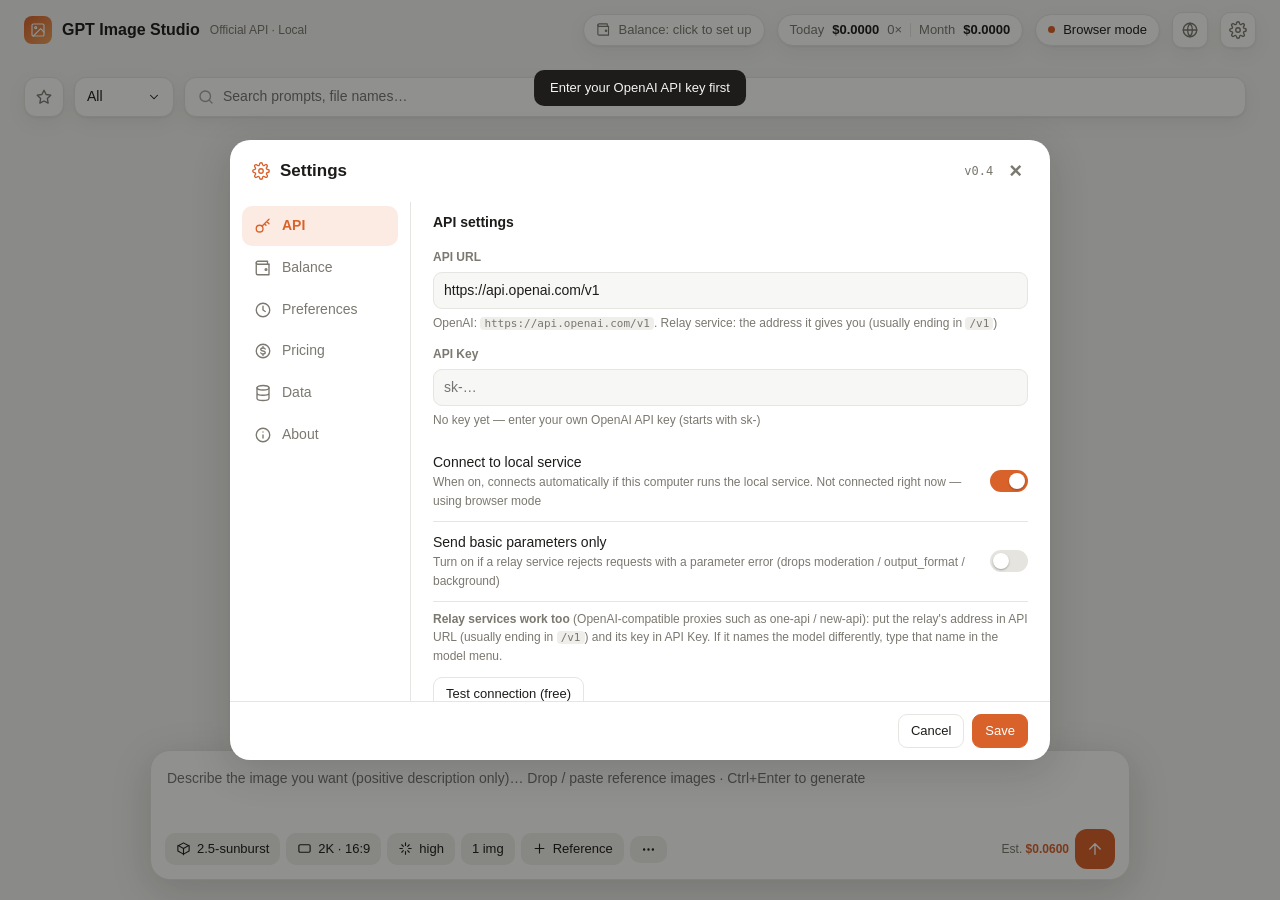
==== web/index.html @ 1b50620a "Relay service support, README screenshots - OpenAI-compatible relays (one-api / new-api …): image UR" ====
<!doctype html>
<html lang="en">
<head>
<meta charset="utf-8">
<meta name="viewport" content="width=device-width, initial-scale=1">
<title>GPT Image Studio</title>
<style>
:root{
  --bg:#f4f4f2; --panel:#ffffff; --panel-2:#f7f7f5; --line:#e6e5e1; --text:#1d1c1a; --muted:#7a786f; --faint:#a8a69d;
  --accent:#d9622b; --accent-2:#c4521f; --accent-soft:#fcebe2; --chip:#efeeea; --chip-h:#e6e4df;
  --ok:#2f7d50; --ok-soft:#e3f2e8; --warn:#b7791f; --warn-soft:#fbf0dc; --danger:#c0392b; --danger-soft:#fbe5e2;
  --shadow:0 1px 2px rgba(20,20,10,.05),0 6px 20px rgba(20,20,10,.06);
  --shadow-lg:0 10px 40px rgba(20,20,10,.16);
  --r:14px;
}
@media (prefers-color-scheme:dark){
  :root{--bg:#151513; --panel:#201f1d; --panel-2:#1a1918; --line:#33322e; --text:#ecebe6; --muted:#9c9a91; --faint:#6f6d66;
    --accent:#ee7d47; --accent-2:#f69564; --accent-soft:#3b281e; --chip:#2b2a27; --chip-h:#353430;
    --ok:#6cc18c; --ok-soft:#1d3125; --warn:#e3b05c; --warn-soft:#3a2f1c; --danger:#e8786b; --danger-soft:#3c211e;
    --shadow:0 1px 2px rgba(0,0,0,.35),0 6px 20px rgba(0,0,0,.3); --shadow-lg:0 10px 40px rgba(0,0,0,.5);}
}
*{box-sizing:border-box}
html,body{margin:0;background:var(--bg);color:var(--text);
  font:14px/1.55 -apple-system,"Segoe UI","Microsoft YaHei UI","PingFang SC",sans-serif;-webkit-font-smoothing:antialiased}
button,input,select,textarea{font:inherit;color:inherit}
button{cursor:pointer}
svg{flex:none}
.ic{width:18px;height:18px;stroke:currentColor;fill:none;stroke-width:1.8;stroke-linecap:round;stroke-linejoin:round}

/* 顶栏 */
.top{position:sticky;top:0;z-index:20;background:color-mix(in srgb,var(--bg) 88%,transparent);backdrop-filter:blur(10px);
  border-bottom:1px solid transparent}
.top.scrolled{border-bottom-color:var(--line)}
.top-in{max-width:1400px;margin:0 auto;padding:12px 24px;display:flex;align-items:center;gap:12px}
.brand{display:flex;align-items:center;gap:10px;font-weight:700;font-size:16px;margin-right:auto;white-space:nowrap}
.brand .logo{width:28px;height:28px;border-radius:8px;background:linear-gradient(135deg,var(--accent),#f0a35e);display:grid;place-items:center;color:#fff}
.brand small{font-weight:400;color:var(--muted);font-size:12px}
.pill{display:flex;align-items:center;gap:8px;background:var(--panel);border:1px solid var(--line);border-radius:999px;
  padding:5px 12px;font-size:13px;white-space:nowrap;box-shadow:var(--shadow)}
.pill b{font-variant-numeric:tabular-nums}
.pill .sep{width:1px;height:14px;background:var(--line)}
.pill.low{border-color:var(--warn);background:var(--warn-soft)}
.pill.click{cursor:pointer}
.pill.click:hover{border-color:var(--accent)}
.muted{color:var(--muted)}
.dot{width:7px;height:7px;border-radius:50%;background:var(--ok);display:inline-block}
.dot.off{background:var(--danger)}
.iconbtn{width:36px;height:36px;border-radius:10px;border:1px solid var(--line);background:var(--panel);display:grid;place-items:center;
  color:var(--muted);box-shadow:var(--shadow)}
.iconbtn:hover{color:var(--accent);border-color:var(--accent)}
@media (max-width:760px){.brand small,.hide-sm{display:none}.top-in{padding:10px 14px}}

/* 主区 */
.wrap{max-width:1400px;margin:0 auto;padding:8px 24px 260px}
@media (max-width:760px){.wrap{padding:8px 14px 300px}}
.toolbar{display:flex;gap:10px;align-items:center;margin:8px 0 16px}
.search{flex:1;display:flex;align-items:center;gap:8px;background:var(--panel);border:1px solid var(--line);border-radius:12px;padding:0 12px;box-shadow:var(--shadow)}
.search input{flex:1;border:0;background:transparent;outline:none;padding:9px 0}
.stats{font-size:12px;color:var(--muted);white-space:nowrap}

.jobs{display:flex;flex-direction:column;gap:10px;margin-bottom:16px}
.jobs:empty{display:none}
.job{display:flex;gap:12px;align-items:center;background:var(--accent-soft);border:1px solid var(--accent);border-radius:12px;padding:12px 14px}
.job .who{font-weight:700;color:var(--accent);white-space:nowrap}
.job .what{flex:1;min-width:0;font-size:13px}
.job .what div{white-space:nowrap;overflow:hidden;text-overflow:ellipsis;color:var(--muted)}
.job .sec{font-variant-numeric:tabular-nums;color:var(--accent);font-weight:700}
.spin{width:16px;height:16px;border:2px solid color-mix(in srgb,var(--accent) 25%,transparent);border-top-color:var(--accent);border-radius:50%;animation:spin .8s linear infinite;flex:none}
.spin.w{border-color:rgba(255,255,255,.35);border-top-color:#fff}
@keyframes spin{to{transform:rotate(360deg)}}

.gallery{display:grid;grid-template-columns:repeat(auto-fill,minmax(420px,1fr));gap:16px}
@media (max-width:520px){.gallery{grid-template-columns:1fr}}
.card{background:var(--panel);border:1px solid var(--line);border-radius:var(--r);overflow:hidden;box-shadow:var(--shadow);
  display:grid;grid-template-columns:42% 1fr;height:200px;transition:transform .15s,box-shadow .15s}
.card:hover{transform:translateY(-2px);box-shadow:var(--shadow-lg)}
.card.new{animation:pop .9s ease-out}
@keyframes pop{0%{box-shadow:0 0 0 3px var(--accent)}100%{box-shadow:var(--shadow)}}
.card .imgs{position:relative;background:var(--chip);cursor:zoom-in;overflow:hidden}
.card .imgs img{width:100%;height:100%;object-fit:cover;display:block;transition:transform .25s}
.card:hover .imgs img{transform:scale(1.03)}
.badges{position:absolute;top:8px;left:8px;display:flex;gap:4px;flex-wrap:wrap;max-width:calc(100% - 16px)}
.badge{background:rgba(0,0,0,.62);color:#fff;font:600 11px/1.6 ui-monospace,Consolas,monospace;border-radius:6px;padding:0 6px;backdrop-filter:blur(4px)}
.card .count{position:absolute;bottom:8px;right:8px}
.card .body{padding:12px 14px 10px;display:flex;flex-direction:column;gap:8px;min-width:0}
.card .p{font-size:13.5px;line-height:1.6;display:-webkit-box;-webkit-line-clamp:3;-webkit-box-orient:vertical;overflow:hidden}
.tags{display:flex;gap:5px;align-items:center;overflow:hidden;flex-wrap:nowrap}
.tag{font-size:11.5px;background:var(--chip);border-radius:6px;padding:1px 7px;color:var(--muted);white-space:nowrap;flex:none}
.tag.cost{background:var(--accent-soft);color:var(--accent);font-weight:600}
.tag.fail{background:var(--danger-soft);color:var(--danger);font-weight:600}
.acts{display:flex;gap:2px;justify-content:flex-end;margin-top:auto;align-items:center}
.acts .t{margin-right:auto;font-size:11.5px;color:var(--faint)}
.acts button{border:0;background:transparent;color:var(--faint);width:30px;height:30px;border-radius:8px;display:grid;place-items:center}
.acts button:hover{background:var(--chip);color:var(--accent)}
.acts button.del:hover{color:var(--danger);background:var(--danger-soft)}
.acts button.fav-on{color:#f5b301}
.acts button.fav-on svg{fill:#f5b301}
.card.running{border-color:var(--accent)}
.card.running .imgs{display:grid;place-items:center;cursor:default;background:var(--accent-soft)}
.card.running .sec{font:700 20px ui-monospace,Consolas,monospace;color:var(--accent);margin-top:8px}
.card.failed .imgs{display:grid;place-items:center;cursor:default;background:var(--danger-soft);color:var(--danger);font-size:28px}
.errtxt{font-size:12px;color:var(--danger);display:-webkit-box;-webkit-line-clamp:2;-webkit-box-orient:vertical;overflow:hidden}
/* 筛选 */
.fbtn{width:40px;height:40px;border-radius:12px;border:1px solid var(--line);background:var(--panel);display:grid;place-items:center;color:var(--muted);box-shadow:var(--shadow);flex:none}
.fbtn:hover{color:#f5b301}
.fbtn.on{color:#f5b301;border-color:#f5b301;background:color-mix(in srgb,#f5b301 12%,var(--panel))}
.fbtn.on svg{fill:#f5b301}
.dd{position:relative;flex:none}
.ddbtn{height:40px;display:flex;align-items:center;gap:8px;padding:0 12px;border-radius:12px;border:1px solid var(--line);background:var(--panel);box-shadow:var(--shadow);min-width:100px;justify-content:space-between}
.ddmenu{position:absolute;top:calc(100% + 6px);left:0;background:var(--panel);border:1px solid var(--line);border-radius:12px;box-shadow:var(--shadow-lg);padding:6px;min-width:130px;display:none;z-index:25}
.ddmenu.open{display:block}
.ddmenu div{padding:7px 10px;border-radius:8px;cursor:pointer;display:flex;justify-content:space-between;gap:12px}
.ddmenu div:hover{background:var(--chip)}
.ddmenu div.on{color:var(--accent);font-weight:600}
.ddmenu small{color:var(--muted);font-weight:400}
.search{height:40px}
.empty{text-align:center;color:var(--muted);padding:80px 20px}
.empty .big{font-size:40px;margin-bottom:8px}

/* 底部输入框 */
.composer{position:fixed;left:50%;bottom:20px;transform:translateX(-50%);width:min(980px,calc(100% - 32px));z-index:30;
  background:var(--panel);border:1px solid var(--line);border-radius:20px;box-shadow:var(--shadow-lg);padding:12px 14px 10px}
@media (max-width:760px){.composer{bottom:10px;width:calc(100% - 20px);padding:10px}}
.composer.drag{border-color:var(--accent);background:var(--accent-soft)}
.refs{display:flex;gap:8px;overflow-x:auto;padding-bottom:8px}
.refs:empty{display:none}
.ref{position:relative;width:56px;height:56px;border-radius:10px;overflow:hidden;border:1px solid var(--line);flex:none}
.ref img{width:100%;height:100%;object-fit:cover}
.ref button{position:absolute;top:2px;right:2px;width:18px;height:18px;border-radius:50%;border:0;background:rgba(0,0,0,.65);color:#fff;font-size:11px;line-height:18px;padding:0}
.ref.mask{outline:2px dashed var(--accent);outline-offset:-2px}
.composer textarea{width:100%;border:0;outline:none;resize:none;background:transparent;min-height:48px;max-height:40vh;padding:4px 2px;line-height:1.6}
.bar{display:flex;align-items:center;gap:6px;flex-wrap:wrap;margin-top:6px}
.ctl{position:relative}
.cbtn{display:flex;align-items:center;gap:6px;border:1px solid transparent;background:var(--chip);border-radius:10px;padding:5px 10px;font-size:13px;white-space:nowrap}
.cbtn:hover,.cbtn.open{background:var(--chip-h)}
.cbtn .ic{width:15px;height:15px}
.est{font-size:12px;color:var(--muted);margin-left:auto;white-space:nowrap}
.est b{color:var(--accent)}
.send{width:40px;height:40px;border-radius:12px;border:0;background:var(--accent);color:#fff;display:grid;place-items:center;flex:none}
.send:hover{background:var(--accent-2)}
.send:disabled{opacity:.55;cursor:wait}
.err{color:var(--danger);font-size:12px;margin-top:6px}
.err:empty{display:none}
.pop{position:absolute;bottom:calc(100% + 8px);left:0;background:var(--panel);border:1px solid var(--line);border-radius:14px;box-shadow:var(--shadow-lg);
  padding:12px;min-width:240px;display:none;z-index:40}
.pop.open{display:block}
.pop h4{margin:0 0 8px;font-size:12px;color:var(--muted);font-weight:600}
.chips{display:flex;flex-wrap:wrap;gap:6px}
.chip{border:1px solid transparent;background:var(--chip);border-radius:999px;padding:3px 11px;font-size:13px;user-select:none;cursor:pointer}
.chip:hover{background:var(--chip-h)}
.chip.on{background:var(--accent-soft);border-color:var(--accent);color:var(--accent);font-weight:600}
.pop .opt{display:flex;justify-content:space-between;gap:16px;padding:7px 10px;border-radius:8px;cursor:pointer;white-space:nowrap}
.pop .opt:hover{background:var(--chip)}
.pop .opt.on{color:var(--accent);font-weight:600}
.pop .opt small{color:var(--muted);font-weight:400}
.field{display:flex;flex-direction:column;gap:5px;margin-bottom:12px}
.field>label{font-size:12px;color:var(--muted);font-weight:600}
.inp,select.inp{width:100%;border:1px solid var(--line);border-radius:9px;padding:7px 10px;background:var(--panel-2);outline:none}
.inp:focus{border-color:var(--accent)}
select option{background:var(--panel)}
.hint{font-size:12px;color:var(--muted)}
.hint code{background:var(--chip);border-radius:4px;padding:0 4px;font-size:11px}

/* 灯箱 */
.lb{position:fixed;inset:0;background:rgba(10,10,8,.88);display:none;z-index:50;padding:20px;gap:20px}
.lb.open{display:flex}
.lb .pic{flex:1;display:flex;flex-direction:column;align-items:center;justify-content:center;gap:10px;min-width:0;min-height:0}
.lb .pic img{max-width:100%;max-height:calc(100vh - 90px);border-radius:10px;object-fit:contain}
.lb .thumbs{display:flex;gap:8px}
.lb .thumbs img{width:54px;height:54px;object-fit:cover;border-radius:8px;opacity:.5;cursor:pointer;border:2px solid transparent}
.lb .thumbs img.on{opacity:1;border-color:var(--accent)}
.lb .info{width:360px;background:var(--panel);border-radius:16px;padding:18px;overflow:auto;max-height:calc(100vh - 40px);display:flex;flex-direction:column;gap:12px}
.lb .x{position:absolute;top:14px;right:18px;color:#fff;font-size:30px;background:none;border:0;line-height:1}
@media (max-width:860px){.lb.open{flex-direction:column;overflow:auto}.lb .info{width:auto;max-height:none}}
.kv{display:grid;grid-template-columns:auto 1fr;gap:4px 12px;font-size:13px}
.kv span{color:var(--muted)}
.kv b{font-weight:500;word-break:break-all}
.ptext{white-space:pre-wrap;background:var(--chip);border-radius:10px;padding:10px 12px;font-size:13px;line-height:1.65;max-height:40vh;overflow:auto}
.btns{display:flex;flex-wrap:wrap;gap:8px}
.btn{border:1px solid var(--line);background:var(--panel);border-radius:9px;padding:6px 12px;font-size:13px;display:inline-flex;align-items:center;gap:6px}
.btn:hover{border-color:var(--accent);color:var(--accent)}
.btn.pri{background:var(--accent);border-color:var(--accent);color:#fff}
.btn.pri:hover{background:var(--accent-2);color:#fff}

/* 设置 */
.modal{position:fixed;inset:0;background:rgba(10,10,8,.45);display:none;z-index:60;align-items:center;justify-content:center;padding:20px}
.modal.open{display:flex}
.dlg{background:var(--panel);border-radius:20px;box-shadow:var(--shadow-lg);width:min(820px,100%);height:min(620px,calc(100vh - 40px));display:flex;flex-direction:column;overflow:hidden}
.dlg-h{display:flex;align-items:center;gap:10px;padding:18px 22px;font-size:17px;font-weight:700}
.dlg-h .ver{margin-left:auto;font:12px monospace;color:var(--muted);font-weight:400}
.dlg-h .x{border:0;background:none;color:var(--muted);font-size:22px;line-height:1}
.dlg-b{flex:1;display:flex;min-height:0}
.nav{width:180px;padding:4px 12px;display:flex;flex-direction:column;gap:2px;flex:none}
.nav button{display:flex;align-items:center;gap:10px;border:0;background:none;padding:9px 12px;border-radius:10px;text-align:left;color:var(--muted)}
.nav button:hover{background:var(--chip)}
.nav button.on{background:var(--accent-soft);color:var(--accent);font-weight:600}
.pane{flex:1;overflow:auto;padding:4px 22px 22px;border-left:1px solid var(--line)}
.pane section{display:none}
.pane section.on{display:block}
.pane h3{font-size:14px;margin:6px 0 14px}
.grid2{display:grid;grid-template-columns:1fr 1fr;gap:0 14px}
.row{display:flex;gap:8px;align-items:center}
.switch{display:flex;align-items:center;justify-content:space-between;gap:16px;padding:10px 0;border-bottom:1px solid var(--line)}
.switch div small{display:block;color:var(--muted);font-size:12px}
.tg{width:38px;height:22px;border-radius:999px;background:var(--chip-h);position:relative;border:0;flex:none;transition:background .15s}
.tg::after{content:"";position:absolute;top:3px;left:3px;width:16px;height:16px;border-radius:50%;background:#fff;transition:left .15s;box-shadow:0 1px 2px rgba(0,0,0,.3)}
.tg.on{background:var(--accent)}
.tg.on::after{left:19px}
.msg{font-size:12px;padding:8px 10px;border-radius:9px;margin-top:8px}
.msg.ok{background:var(--ok-soft);color:var(--ok)}
.msg.bad{background:var(--danger-soft);color:var(--danger)}
.msg:empty{display:none}
.balbox{background:var(--panel-2);border:1px solid var(--line);border-radius:14px;padding:14px 16px;margin-bottom:16px;display:grid;grid-template-columns:repeat(3,1fr);gap:8px}
.balbox small{display:block;font-size:12px;color:var(--muted)}
.balbox b{font-size:18px;font-variant-numeric:tabular-nums}
.dlg-f{display:flex;justify-content:flex-end;gap:8px;padding:12px 22px;border-top:1px solid var(--line)}
@media (max-width:700px){.dlg{height:calc(100vh - 20px)}.dlg-b{flex-direction:column}.nav{width:auto;flex-direction:row;overflow-x:auto;padding:0 12px 8px}
  .nav button{white-space:nowrap}.pane{border-left:0;border-top:1px solid var(--line);padding-top:14px}.grid2{grid-template-columns:1fr}.balbox{grid-template-columns:1fr 1fr}}
body.mode-browser .local-only{display:none!important}
body.mode-local .browser-only{display:none!important}
.toast{position:fixed;top:70px;left:50%;transform:translateX(-50%);background:var(--text);color:var(--bg);padding:8px 16px;border-radius:10px;font-size:13px;z-index:80;opacity:0;transition:opacity .2s;pointer-events:none}
.toast.on{opacity:1}
</style>
</head>
<body>

<svg width="0" height="0" style="position:absolute">
  <symbol id="i-gear" viewBox="0 0 24 24"><circle cx="12" cy="12" r="3"/><path d="M19.4 15a1.7 1.7 0 0 0 .3 1.8l.1.1a2 2 0 1 1-2.8 2.8l-.1-.1a1.7 1.7 0 0 0-1.8-.3 1.7 1.7 0 0 0-1 1.5V21a2 2 0 1 1-4 0v-.1a1.7 1.7 0 0 0-1.1-1.5 1.7 1.7 0 0 0-1.8.3l-.1.1a2 2 0 1 1-2.8-2.8l.1-.1a1.7 1.7 0 0 0 .3-1.8 1.7 1.7 0 0 0-1.5-1H3a2 2 0 1 1 0-4h.1a1.7 1.7 0 0 0 1.5-1.1 1.7 1.7 0 0 0-.3-1.8l-.1-.1a2 2 0 1 1 2.8-2.8l.1.1a1.7 1.7 0 0 0 1.8.3H9a1.7 1.7 0 0 0 1-1.5V3a2 2 0 1 1 4 0v.1a1.7 1.7 0 0 0 1 1.5 1.7 1.7 0 0 0 1.8-.3l.1-.1a2 2 0 1 1 2.8 2.8l-.1.1a1.7 1.7 0 0 0-.3 1.8V9a1.7 1.7 0 0 0 1.5 1H21a2 2 0 1 1 0 4h-.1a1.7 1.7 0 0 0-1.5 1z"/></symbol>
  <symbol id="i-folder" viewBox="0 0 24 24"><path d="M3 7a2 2 0 0 1 2-2h4l2 2h8a2 2 0 0 1 2 2v8a2 2 0 0 1-2 2H5a2 2 0 0 1-2-2z"/></symbol>
  <symbol id="i-send" viewBox="0 0 24 24"><path d="M12 19V5M5 12l7-7 7 7"/></symbol>
  <symbol id="i-img" viewBox="0 0 24 24"><rect x="3" y="3" width="18" height="18" rx="2"/><circle cx="8.5" cy="8.5" r="1.5"/><path d="m21 15-5-5L5 21"/></symbol>
  <symbol id="i-size" viewBox="0 0 24 24"><rect x="3" y="6" width="18" height="12" rx="2"/></symbol>
  <symbol id="i-spark" viewBox="0 0 24 24"><path d="M12 3v4M12 17v4M3 12h4M17 12h4M6 6l2.5 2.5M15.5 15.5 18 18M6 18l2.5-2.5M15.5 8.5 18 6"/></symbol>
  <symbol id="i-cube" viewBox="0 0 24 24"><path d="M21 16V8l-9-5-9 5v8l9 5 9-5z"/><path d="m3.3 7 8.7 5 8.7-5M12 22V12"/></symbol>
  <symbol id="i-more" viewBox="0 0 24 24"><circle cx="5" cy="12" r="1"/><circle cx="12" cy="12" r="1"/><circle cx="19" cy="12" r="1"/></symbol>
  <symbol id="i-copy" viewBox="0 0 24 24"><rect x="9" y="9" width="12" height="12" rx="2"/><path d="M5 15V5a2 2 0 0 1 2-2h10"/></symbol>
  <symbol id="i-redo" viewBox="0 0 24 24"><path d="M3 12a9 9 0 1 0 3-6.7L3 8"/><path d="M3 3v5h5"/></symbol>
  <symbol id="i-plus" viewBox="0 0 24 24"><path d="M12 5v14M5 12h14"/></symbol>
  <symbol id="i-search" viewBox="0 0 24 24"><circle cx="11" cy="11" r="7"/><path d="m20 20-3.5-3.5"/></symbol>
  <symbol id="i-key" viewBox="0 0 24 24"><circle cx="7.5" cy="15.5" r="4.5"/><path d="m10.7 12.3 9.3-9.3M17 6l3 3M14 9l2 2"/></symbol>
  <symbol id="i-wallet" viewBox="0 0 24 24"><path d="M20 7H5a2 2 0 0 1 0-4h13v4"/><path d="M3 5v14a2 2 0 0 0 2 2h15V7"/><circle cx="16" cy="14" r="1.2"/></symbol>
  <symbol id="i-clock" viewBox="0 0 24 24"><circle cx="12" cy="12" r="9"/><path d="M12 7v5l3 2"/></symbol>
  <symbol id="i-coin" viewBox="0 0 24 24"><circle cx="12" cy="12" r="9"/><path d="M15 9.5a3 2 0 0 0-3-1.5c-1.7 0-3 .9-3 2s1.3 1.8 3 2 3 .9 3 2-1.3 2-3 2a3 2 0 0 1-3-1.5M12 6v2M12 16v2"/></symbol>
  <symbol id="i-db" viewBox="0 0 24 24"><ellipse cx="12" cy="5" rx="8" ry="3"/><path d="M4 5v14c0 1.7 3.6 3 8 3s8-1.3 8-3V5M4 12c0 1.7 3.6 3 8 3s8-1.3 8-3"/></symbol>
  <symbol id="i-star" viewBox="0 0 24 24"><path d="m12 3 2.8 5.7 6.2.9-4.5 4.4 1 6.2L12 17.3 6.5 20.2l1-6.2L3 9.6l6.2-.9z"/></symbol>
  <symbol id="i-trash" viewBox="0 0 24 24"><path d="M4 7h16M10 11v6M14 11v6M5 7l1 12a2 2 0 0 0 2 2h8a2 2 0 0 0 2-2l1-12M9 7V4h6v3"/></symbol>
  <symbol id="i-edit" viewBox="0 0 24 24"><path d="M12 20h9"/><path d="M16.5 3.5a2.1 2.1 0 0 1 3 3L7 19l-4 1 1-4z"/></symbol>
  <symbol id="i-down" viewBox="0 0 24 24"><path d="m6 9 6 6 6-6"/></symbol>
  <symbol id="i-globe" viewBox="0 0 24 24"><circle cx="12" cy="12" r="9"/><path d="M3 12h18M12 3a14 14 0 0 1 0 18M12 3a14 14 0 0 0 0 18"/></symbol>
  <symbol id="i-info"viewBox="0 0 24 24"><circle cx="12" cy="12" r="9"/><path d="M12 16v-4M12 8h.01"/></symbol>
</svg>

<header class="top" id="top">
  <div class="top-in">
    <div class="brand"><div class="logo"><svg class="ic" style="width:16px;height:16px"><use href="#i-img"/></svg></div>
      <span data-i18n="brand"></span> <small data-i18n="brand.sub"></small></div>
    <div class="pill click" id="balPill" data-i18n-title="title.balance"></div>
    <div class="pill hide-sm" id="spendPill" data-i18n-title="title.spend"></div>
    <div class="pill hide-sm" id="syncPill"><span class="dot"></span><span data-i18n="sync.live"></span></div>
    <div class="dd"><button class="iconbtn" id="langBtn" data-i18n-title="title.lang"><svg class="ic"><use href="#i-globe"/></svg></button>
      <div class="ddmenu" id="langMenu" style="left:auto;right:0"></div></div>
    <button class="iconbtn local-only" id="openFolder" data-i18n-title="title.folder"><svg class="ic"><use href="#i-folder"/></svg></button>
    <button class="iconbtn" id="openSettings" data-i18n-title="title.settings"><svg class="ic"><use href="#i-gear"/></svg></button>
  </div>
</header>

<main class="wrap">
  <div class="toolbar">
    <button class="fbtn" id="favF" data-i18n-title="title.favOnly"><svg class="ic"><use href="#i-star"/></svg></button>
    <div class="dd"><button class="ddbtn" id="stBtn"><span id="stLbl"></span><svg class="ic" style="width:14px;height:14px"><use href="#i-down"/></svg></button>
      <div class="ddmenu" id="stMenu"></div></div>
    <div class="search"><svg class="ic" style="color:var(--faint)"><use href="#i-search"/></svg>
      <input id="q" data-i18n-ph="ph.search"></div>
    <div class="stats" id="stats"></div>
  </div>
  <div class="gallery" id="gallery"></div>
  <div class="empty" id="empty" style="display:none"></div>
</main>

<!-- 底部输入框 -->
<div class="composer" id="composer">
  <div class="refs" id="refs"></div>
  <textarea id="prompt" rows="2" data-i18n-ph="ph.prompt"></textarea>
  <div class="bar">
    <div class="ctl"><button class="cbtn" data-pop="popModel"><svg class="ic"><use href="#i-cube"/></svg><span id="lblModel"></span></button>
      <div class="pop" id="popModel"></div></div>
    <div class="ctl"><button class="cbtn" data-pop="popSize"><svg class="ic"><use href="#i-size"/></svg><span id="lblSize"></span></button>
      <div class="pop" id="popSize" style="width:300px">
        <h4 data-i18n="size.tier"></h4><div class="chips" id="tiers"></div>
        <h4 style="margin-top:12px" data-i18n="size.ratio"></h4><div class="chips" id="ratios"></div>
        <h4 style="margin-top:12px" data-i18n="size.custom"></h4><input class="inp" id="customSize" data-i18n-ph="ph.custom">
        <div class="hint" id="sizeHint" style="margin-top:8px"></div>
      </div></div>
    <div class="ctl"><button class="cbtn" data-pop="popQ"><svg class="ic"><use href="#i-spark"/></svg><span id="lblQ"></span></button>
      <div class="pop" id="popQ"></div></div>
    <div class="ctl"><button class="cbtn" data-pop="popN"><span id="lblN"></span></button>
      <div class="pop" id="popN" style="min-width:150px"></div></div>
    <button class="cbtn" id="addRef" data-i18n-title="title.addRef"><svg class="ic"><use href="#i-plus"/></svg><span data-i18n="btn.ref"></span></button>
    <div class="ctl"><button class="cbtn" data-pop="popMore" data-i18n-title="title.more"><svg class="ic"><use href="#i-more"/></svg></button>
      <div class="pop" id="popMore" style="width:280px">
        <div class="field"><label data-i18n="f.name"></label><input class="inp" id="name" data-i18n-ph="ph.name"></div>
        <div class="grid2">
          <div class="field"><label data-i18n="f.format"></label><select class="inp" id="format"><option>png</option><option>jpeg</option><option>webp</option></select></div>
          <div class="field"><label data-i18n="f.moderation"></label><select class="inp" id="moderation"><option value="auto">auto</option><option value="low">low</option></select></div>
        </div>
        <div class="field"><label data-i18n="f.background"></label><select class="inp" id="background"><option value="auto">auto</option>
          <option value="opaque" data-i18n="bg.opaque"></option><option value="transparent" data-i18n="bg.transparent"></option></select></div>
        <div class="field" style="margin:0"><label data-i18n="f.mask"></label><input type="file" id="maskFile" accept="image/png" class="hint"></div>
      </div></div>
    <span class="est" id="est"></span>
    <button class="send" id="go" data-i18n-title="title.go"><svg class="ic"><use href="#i-send"/></svg></button>
  </div>
  <div class="err" id="err"></div>
  <input type="file" id="file" accept="image/png,image/jpeg,image/webp" multiple hidden>
</div>

<!-- 大图 -->
<div class="lb" id="lb">
  <button class="x" id="lbX">×</button>
  <div class="pic"><img id="lbImg" alt=""><div class="thumbs" id="lbThumbs"></div></div>
  <div class="info" id="lbInfo"></div>
</div>

<!-- 设置 -->
<div class="modal" id="settings">
  <div class="dlg">
    <div class="dlg-h"><svg class="ic" style="color:var(--accent)"><use href="#i-gear"/></svg><span data-i18n="set.title"></span><span class="ver" id="ver"></span><button class="x" id="setX">×</button></div>
    <div class="dlg-b">
      <nav class="nav" id="nav">
        <button data-s="api" class="on"><svg class="ic"><use href="#i-key"/></svg><span data-i18n="nav.api"></span></button>
        <button data-s="bal"><svg class="ic"><use href="#i-wallet"/></svg><span data-i18n="nav.bal"></span></button>
        <button data-s="habit"><svg class="ic"><use href="#i-clock"/></svg><span data-i18n="nav.habit"></span></button>
        <button data-s="price"><svg class="ic"><use href="#i-coin"/></svg><span data-i18n="nav.price"></span></button>
        <button data-s="data"><svg class="ic"><use href="#i-db"/></svg><span data-i18n="nav.data"></span></button>
        <button data-s="about"><svg class="ic"><use href="#i-info"/></svg><span data-i18n="nav.about"></span></button>
      </nav>
      <div class="pane">
        <section data-s="api" class="on">
          <h3 data-i18n="api.title"></h3>
          <div class="field"><label>API URL</label><input class="inp" id="s_api_url" placeholder="https://api.openai.com/v1">
            <span class="hint" data-i18n-html="api.url.hint"></span></div>
          <div class="field"><label>API Key</label><input class="inp" id="s_api_key" type="password" autocomplete="off">
            <span class="hint" id="keyHint"></span></div>
          <div class="switch" id="connRow"><div><span data-i18n="conn.title"></span><small id="connHint"></small></div><button class="tg" id="connTg"></button></div>
          <div class="field local-only"><label data-i18n="proxy.label"></label><input class="inp" id="s_proxy" data-i18n-ph="ph.proxy">
            <span class="hint" data-i18n="proxy.hint"></span></div>
          <div class="switch"><div><span data-i18n="compat.title"></span><small data-i18n="compat.hint"></small></div><button class="tg" id="s_minimal_params"></button></div>
          <div class="hint" style="margin:8px 0 12px" data-i18n-html="relay.note"></div>
          <div class="row"><button class="btn" id="testBtn" data-i18n="btn.test"></button></div>
          <div class="msg" id="testMsg"></div>
        </section>

        <section data-s="bal">
          <h3 data-i18n="bal.title"></h3>
          <div class="balbox" id="balBox"></div>
          <div class="field"><label data-i18n="balsrc.label"></label><select class="inp" id="s_balance_source">
            <option value="auto" data-i18n="balsrc.auto"></option><option value="relay" data-i18n="balsrc.relay"></option><option value="manual" data-i18n="balsrc.manual"></option></select>
            <span class="hint" data-i18n="balsrc.hint"></span></div>
          <div class="field"><label data-i18n="bal.calLabel"></label>
            <div class="row"><input class="inp" id="s_balance" type="number" step="0.01" data-i18n-ph="ph.bal">
              <button class="btn" id="calBtn" data-i18n="btn.cal"></button></div>
            <span class="hint" data-i18n="bal.calHint"></span></div>
          <div class="field"><label data-i18n="admin.label"></label><input class="inp" id="s_admin_key" type="password" autocomplete="off">
            <span class="hint" data-i18n="admin.hint"></span></div>
          <div class="field"><label data-i18n="lowwarn.label"></label><input class="inp" id="s_low_balance_warn" type="number" step="1"></div>
        </section>

        <section data-s="habit">
          <h3 data-i18n="habit.title"></h3>
          <div class="grid2">
            <div class="field"><label data-i18n="habit.model"></label><input class="inp" id="s_model" list="modelList">
              <datalist id="modelList"><option value="gpt-image-2.5-sunburst"><option value="gpt-image-2.5-flare"></datalist></div>
            <div class="field"><label data-i18n="habit.size"></label><input class="inp" id="s_size" data-i18n-ph="ph.size"></div>
            <div class="field"><label data-i18n="habit.quality"></label><select class="inp" id="s_quality">
              <option>low</option><option>medium</option><option>high</option><option>xhigh</option><option>max</option><option>auto</option></select></div>
            <div class="field"><label data-i18n="habit.format"></label><select class="inp" id="s_format"><option>png</option><option>jpeg</option><option>webp</option></select></div>
            <div class="field"><label data-i18n="habit.moderation"></label><select class="inp" id="s_moderation"><option value="auto">auto</option><option value="low">low</option></select></div>
            <div class="field"><label data-i18n="habit.timeout"></label><input class="inp" id="s_timeout" type="number"></div>
          </div>
          <div class="field"><label data-i18n="habit.confirmOver"></label><input class="inp" id="s_confirm_over_usd" type="number" step="0.05">
            <span class="hint" data-i18n="habit.confirmOver.hint"></span></div>
          <div class="field local-only"><label data-i18n="habit.agentName"></label><input class="inp" id="s_agent_name" data-i18n-ph="agent.default">
            <span class="hint" data-i18n="habit.agentName.hint"></span></div>
          <div class="switch"><div><span data-i18n="habit.clearAfter"></span><small data-i18n="habit.clearAfter.hint"></small></div><button class="tg" id="s_clear_after_submit"></button></div>
          <div class="hint" style="margin-top:10px" data-i18n="habit.note"></div>
        </section>

        <section data-s="price">
          <h3 data-i18n="price.title"></h3>
          <div class="grid2">
            <div class="field"><label data-i18n="price.textIn"></label><input class="inp" id="r_text_in" type="number" step="0.1"></div>
            <div class="field"><label data-i18n="price.imageIn"></label><input class="inp" id="r_image_in" type="number" step="0.1"></div>
            <div class="field"><label data-i18n="price.imageOut"></label><input class="inp" id="r_image_out" type="number" step="0.1"></div>
            <div class="field"><label data-i18n="price.perImage"></label><input class="inp" id="r_per_image" type="number" step="0.001" placeholder="0">
              <span class="hint" data-i18n="price.perImage.hint"></span></div>
            <div class="field"><label data-i18n="price.fxCode"></label><select class="inp" id="s_fx_code">
              <option value="" data-i18n="price.fxNone"></option><option>CNY</option><option>JPY</option><option>KRW</option><option>RUB</option>
              <option>EUR</option><option>GBP</option><option>TWD</option><option>HKD</option></select></div>
            <div class="field"><label data-i18n="price.fxRate"></label><input class="inp" id="s_fx_rate" type="number" step="0.01"></div>
          </div>
          <div class="hint" data-i18n="price.hint"></div>
        </section>

        <section data-s="data">
          <h3 data-i18n="data.title"></h3>
          <div class="field local-only"><label data-i18n="data.outDir"></label><input class="inp" id="s_out_dir">
            <span class="hint" data-i18n="data.outDir.hint"></span></div>
          <div class="balbox" id="dataBox" style="grid-template-columns:repeat(3,1fr)"></div>
          <div class="hint browser-only" style="margin-bottom:12px" data-i18n="data.browserNote"></div>
          <div class="btns local-only"><button class="btn" id="openFolder2"><svg class="ic"><use href="#i-folder"/></svg><span data-i18n="btn.openFolder"></span></button></div>
          <div class="hint" style="margin-top:12px" data-i18n-html="data.note"></div>
        </section>

        <section data-s="about">
          <h3 data-i18n="about.title"></h3>
          <div class="kv" id="aboutKv"></div>
          <div class="btns local-only" style="margin-top:14px"><button class="btn" id="shutBtn" data-i18n="btn.shutdown"></button></div>
          <div class="hint local-only" style="margin-top:6px" data-i18n="shutdown.hint"></div>
          <div class="hint" style="margin-top:14px" data-i18n="about.note"></div>
        </section>
      </div>
    </div>
    <div class="dlg-f"><span class="msg" id="saveMsg" style="margin:0 auto 0 0"></span>
      <button class="btn" id="setCancel" data-i18n="btn.cancel"></button><button class="btn pri" id="setSave" data-i18n="btn.save"></button></div>
  </div>
</div>

<div class="toast" id="toast"></div>

<script src="i18n.js"></script>
<script src="backend.js"></script>
<script>
const $=s=>document.querySelector(s), $$=s=>[...document.querySelectorAll(s)];
const TIERS=["1K","2K","4K"], RATIOS=["16:9","9:16","1:1","4:3","3:4","3:2","2:3","21:9"];
const QUALS=["low","medium","high","xhigh","max","auto"];
const MODELS=[["gpt-image-2.5-sunburst","model.sunburst"],["gpt-image-2.5-flare","model.flare"]];
const st={tier:"2K",ratio:"16:9",quality:"high",model:"gpt-image-2.5-sunburst",n:1,refs:[],mask:null,busy:false};
let S={}, HIST=[], CUR_SIZE="", BAL=null;

const esc=s=>String(s??"").replace(/[&<>"]/g,c=>({"&":"&amp;","<":"&lt;",">":"&gt;",'"':"&quot;"}[c]));
const usd=v=>v==null?"—":`$${v.toFixed(Math.abs(v)<0.1?4:Math.abs(v)<10?3:2)}`;
/* 第二货币：设置里的 fx_code / fx_rate；老配置只有 usd_to_cny 的当人民币；都没有就按界面语言给默认 */
function fxCfg(){
  if(S.fx_code!==undefined&&S.fx_code!==null)return[S.fx_code||"",+S.fx_rate||0];
  if(S.usd_to_cny)return["CNY",+S.usd_to_cny];
  return FX_DEFAULT[LANG]||["",0];
}
const fx=v=>{const[c,r]=fxCfg();if(v==null||!c||!r)return"";const d=r>=100?0:2;
  return(FX_SYMBOL[c]||c+" ")+(v*r).toLocaleString(undefined,{minimumFractionDigits:d,maximumFractionDigits:d})};
const money=v=>{const f=fx(v);return f?`${usd(v)} (${f})`:usd(v)};

/* 两种模式：
 *  local   —— 连着本机服务（server.py）：和对话同步、图存文件夹、key 在本机文件
 *  browser —— 没有本机服务（比如在 GitHub Pages 上、别的电脑上打开）：backend.js 在浏览器里直接调 OpenAI
 */
const LOCAL="http://127.0.0.1:8765";
let MODE="local", BASE="";
// served by a local service (any port, e.g. a second instance via GPT_IMAGE_PORT)?
const isLocalHost=()=>location.protocol==="http:"&&/^(127\.0\.0\.1|localhost|gpt-image\.localhost)$/.test(location.hostname);
let SERVED_LOCAL=false;
const onLocalServer=()=>SERVED_LOCAL;
async function detectMode(){
  if(isLocalHost()){
    try{const r=await fetch("/api/status",{signal:AbortSignal.timeout(1500)});
      if(r.ok&&(r.headers.get("content-type")||"").includes("json")){SERVED_LOCAL=true;MODE="local";BASE="";return}}catch(e){}
  }
  if(load("conn","auto")!=="browser"){
    try{const r=await fetch(LOCAL+"/api/status",{signal:AbortSignal.timeout(1500)});if(r.ok){MODE="local";BASE=LOCAL;return}}catch(e){}
  }
  MODE="browser";BASE="";
}
const api=(p,b)=>MODE==="browser"?BB.handle(p,b):fetch(BASE+p,b?{method:"POST",body:JSON.stringify(b)}:undefined).then(r=>r.json());
function store(k,v){try{localStorage.setItem("gi2_"+k,JSON.stringify(v))}catch(e){}}
function load(k,d){try{const v=localStorage.getItem("gi2_"+k);return v==null?d:JSON.parse(v)}catch(e){return d}}
function toast(m){const e=$("#toast");e.textContent=m;e.classList.add("on");clearTimeout(e._t);e._t=setTimeout(()=>e.classList.remove("on"),1800)}
const fileUrl=p=>MODE==="browser"?p:BASE+"/img/"+encodeURIComponent(p.split(/[\\/]/).pop());
const fileName=(m,p,j=0)=>MODE==="browser"?`${m.id}${m.files.length>1?"_"+(j+1):""}.${m.params.output_format||"png"}`:p.split(/[\\/]/).pop();
async function downloadImg(url,name){
  // 跨域地址加 download 属性没用，先取成 blob 再下载
  const b=await fetch(url).then(r=>r.blob());const u=URL.createObjectURL(b);
  const a=document.createElement("a");a.href=u;a.download=name;document.body.appendChild(a);a.click();a.remove();
  setTimeout(()=>URL.revokeObjectURL(u),5000);
}

function applyMode(){
  document.body.classList.toggle("mode-browser",MODE==="browser");
  document.body.classList.toggle("mode-local",MODE==="local");
  // 页面本身就是本机服务提供的，就没有「要不要连本机」可选
  $("#connRow").style.display=onLocalServer()?"none":"flex";
  $("#connTg").classList.toggle("on",load("conn","auto")!=="browser");
  $("#connHint").textContent=t(MODE==="local"?"conn.hint.local":"conn.hint.browser");
}
$("#connTg").onclick=()=>{const on=!$("#connTg").classList.contains("on");store("conn",on?"auto":"browser");location.reload()};

/* ---------- 语言 ---------- */
function drawLangMenu(){$("#langMenu").innerHTML=LANGS.map(([c,n])=>`<div data-l="${c}" class="${LANG===c?"on":""}">${n}</div>`).join("")}
$("#langBtn").onclick=e=>{e.stopPropagation();drawLangMenu();$("#langMenu").classList.toggle("open")};
$("#langMenu").onclick=e=>{const d=e.target.closest("[data-l]");if(!d)return;setLang(d.dataset.l);$("#langMenu").classList.remove("open");rerender()};
function rerender(){applyI18n();applyMode();renderComposer();drawRefs();drawGallery();poll(true);if($("#settings").classList.contains("open"))fillSettings()}

/* ---------- 底部参数 ---------- */
function sizeText(){const c=$("#customSize").value.trim();return c||`${st.tier} ${st.ratio}`}
function renderComposer(){
  $("#lblModel").textContent=st.model.replace("gpt-image-","");
  $("#lblQ").textContent=st.quality;
  $("#lblN").textContent=t("n.imgs",{n:st.n});
  $("#lblSize").textContent=$("#customSize").value.trim()||`${st.tier} · ${st.ratio}`;
  const known=MODELS.some(([v])=>v===st.model);
  $("#popModel").innerHTML=MODELS.map(([v,k])=>`<div class="opt ${st.model===v?"on":""}" data-v="${v}">${v}<small>${t(k)}</small></div>`).join("")
    +`<div style="padding:8px 4px 2px"><input class="inp" id="customModel" placeholder="${esc(t("model.customPh"))}" value="${known?"":esc(st.model)}"></div>`;
  $("#popQ").innerHTML=QUALS.map(v=>`<div class="opt ${st.quality===v?"on":""}" data-v="${v}">${v}<small>${t("q."+v)}</small></div>`).join("");
  $("#popN").innerHTML=[1,2,3,4].map(v=>`<div class="opt ${st.n===v?"on":""}" data-v="${v}">${t("n.imgs",{n:v})}</div>`).join("");
  $("#tiers").innerHTML=TIERS.map(v=>`<span class="chip ${st.tier===v?"on":""}" data-v="${v}">${v}</span>`).join("");
  $("#ratios").innerHTML=RATIOS.map(v=>`<span class="chip ${st.ratio===v?"on":""}" data-v="${v}">${v}</span>`).join("");
  checkSize();
}
let sizeT;
function checkSize(){clearTimeout(sizeT);sizeT=setTimeout(async()=>{
  const r=await api("/api/size",{size:sizeText()});
  CUR_SIZE=r.error?"":r.size;
  $("#sizeHint").innerHTML=r.error?`<span style="color:var(--danger)">${esc(r.error)}</span>`:t("size.actual",{s:r.size.replace("x"," × ")});
  $("#est").innerHTML=estText();
},120)}
function saveComposer(){store("c",{tier:st.tier,ratio:st.ratio,quality:st.quality,model:st.model,n:st.n,custom:$("#customSize").value,
  name:$("#name").value,format:$("#format").value,moderation:$("#moderation").value,background:$("#background").value})}
function restoreComposer(){
  const c=load("c",null);
  st.tier=c?.tier||st.tier; st.ratio=c?.ratio||st.ratio;
  st.quality=c?.quality||S.quality||"high"; st.model=c?.model||S.model||st.model; st.n=c?.n||1;
  if(!c&&S.size){const m=String(S.size).match(/^(1K|2K|4K)\s+(\d+:\d+)$/i);if(m){st.tier=m[1].toUpperCase();st.ratio=m[2]}else $("#customSize").value=S.size}
  if(c){$("#customSize").value=c.custom||"";$("#name").value=c.name||"";$("#format").value=c.format||S.format||"png";
    $("#moderation").value=c.moderation||S.moderation||"auto";$("#background").value=c.background||"auto"}
  else{$("#format").value=S.format||"png";$("#moderation").value=S.moderation||"auto"}
  $("#prompt").value=load("prompt","");autoGrow();
}
document.addEventListener("click",e=>{
  const b=e.target.closest("[data-pop]");
  const inPop=e.target.closest(".pop");
  if(b){const p=$("#"+b.dataset.pop),open=p.classList.contains("open");closePops();if(!open){p.classList.add("open");b.classList.add("open")}return}
  if(!inPop)closePops();
});
function closePops(){$$(".pop").forEach(p=>p.classList.remove("open"));$$(".cbtn").forEach(b=>b.classList.remove("open"))}
$("#popModel").onclick=e=>{const o=e.target.closest(".opt");if(o){st.model=o.dataset.v;closePops();renderComposer();saveComposer()}};
// custom model name (relays often name models differently)
$("#popModel").addEventListener("change",e=>{if(e.target.id==="customModel"){const v=e.target.value.trim();if(v){st.model=v;closePops();renderComposer();saveComposer()}}});
$("#popModel").addEventListener("keydown",e=>{if(e.target.id==="customModel"&&e.key==="Enter"){e.preventDefault();e.target.blur()}});
$("#popQ").onclick=e=>{const o=e.target.closest(".opt");if(o){st.quality=o.dataset.v;closePops();renderComposer();saveComposer()}};
$("#popN").onclick=e=>{const o=e.target.closest(".opt");if(o){st.n=+o.dataset.v;closePops();renderComposer();saveComposer()}};
$("#tiers").onclick=e=>{const c=e.target.closest(".chip");if(c){st.tier=c.dataset.v;$("#customSize").value="";renderComposer();saveComposer()}};
$("#ratios").onclick=e=>{const c=e.target.closest(".chip");if(c){st.ratio=c.dataset.v;$("#customSize").value="";renderComposer();saveComposer()}};
["#customSize","#name","#format","#moderation","#background"].forEach(id=>$(id).addEventListener("input",()=>{saveComposer();if(id==="#customSize")renderComposer()}));
function autoGrow(){const p=$("#prompt");p.style.height="auto";p.style.height=Math.min(p.scrollHeight,innerHeight*.4)+"px"}
$("#prompt").addEventListener("input",()=>{store("prompt",$("#prompt").value);autoGrow()});

/* 预计花费：优先用自己同规格历史的平均，没有再用实测参考价 */
const REF_COST={"2560x1440|high":0.06,"1440x2560|high":0.06,"3840x2160|high":0.22,"2160x3840|high":0.22};
function estUsd(){
  const hasRef=st.refs.length>0;
  const same=HIST.filter(m=>m.params.size===CUR_SIZE&&m.params.quality===st.quality&&((m.refs||[]).length>0)===hasRef&&m.cost_usd);
  if(same.length)return{v:same.reduce((a,m)=>a+m.cost_usd/(m.files.length||1),0)/same.length*st.n,src:t("est.src.hist",{n:same.length})};
  const r=REF_COST[`${CUR_SIZE}|${st.quality}`];
  return r?{v:r*st.n,src:t("est.src.ref")}:null;
}
function estText(){const e=estUsd();return e?`<span title="${esc(e.src)}">${t("est",{v:usd(e.v)})} ${fx(e.v)}</span>`:`<span title="${esc(t("est.tip"))}">${t("est.none")}</span>`}

/* ---------- 参考图 ---------- */
function readFile(f){return new Promise(res=>{const r=new FileReader();r.onload=()=>res({name:f.name,data:r.result});r.readAsDataURL(f)})}
async function addFiles(files){let n=0;for(const f of files){if(!/^image\/(png|jpeg|webp)$/.test(f.type))continue;if(st.refs.length>=16){toast(t("toast.maxRefs"));break}
  st.refs.push(await readFile(f));n++} if(n)drawRefs()}
async function addRefFromUrl(url,name){const b=await fetch(url).then(r=>r.blob());await addFiles([new File([b],name||"ref.png",{type:b.type})]);toast(t("toast.refAdded"))}
function drawRefs(){
  $("#refs").innerHTML=st.refs.map((r,i)=>`<div class="ref"><img src="${r.data}"><button data-i="${i}">×</button></div>`).join("")+
    (st.mask?`<div class="ref mask" title="${esc(t("title.mask"))}"><img src="${st.mask.data}"><button data-m="1">×</button></div>`:"");
  $("#est").innerHTML=estText();
}
$("#refs").onclick=e=>{const b=e.target.closest("button");if(!b)return;if(b.dataset.m){st.mask=null;$("#maskFile").value=""}else st.refs.splice(+b.dataset.i,1);drawRefs()};
$("#addRef").onclick=()=>$("#file").click();
$("#file").onchange=e=>{addFiles(e.target.files);e.target.value=""};
$("#maskFile").onchange=async e=>{st.mask=e.target.files[0]?await readFile(e.target.files[0]):null;drawRefs()};
const comp=$("#composer");
["dragover","dragenter"].forEach(ev=>document.addEventListener(ev,e=>{if([...e.dataTransfer.types].includes("Files")){e.preventDefault();comp.classList.add("drag")}}));
["dragleave","drop"].forEach(ev=>document.addEventListener(ev,e=>{if(ev==="dragleave"&&e.relatedTarget)return;comp.classList.remove("drag")}));
document.addEventListener("drop",e=>{if(e.dataTransfer.files.length){e.preventDefault();addFiles(e.dataTransfer.files)}});
document.addEventListener("paste",e=>{const fs=[...e.clipboardData.files];if(fs.length&&!$("#settings").classList.contains("open"))addFiles(fs)});

/* ---------- 生成 ---------- */
async function go(){
  if(st.busy)return;
  const prompt=$("#prompt").value.trim();
  if(!prompt){$("#err").textContent=t("err.noPrompt");return}
  if(st.mask&&!st.refs.length){$("#err").textContent=t("err.maskNeedsRef");return}
  const e=estUsd(), lim=+S.confirm_over_usd||0;
  if(lim&&e&&e.v>lim&&!confirm(t("confirm.cost",{v:money(e.v),lim:usd(lim)})))return;
  st.busy=true;$("#err").textContent="";$("#go").disabled=true;$("#go").innerHTML=`<span class="spin w"></span>`;
  try{
    const r=await api("/api/generate",{prompt,size:sizeText(),quality:st.quality,model:st.model,n:st.n,format:$("#format").value,
      moderation:$("#moderation").value,background:$("#background").value,name:$("#name").value.trim()||"img",refs:st.refs,mask:st.mask});
    if(r.error){$("#err").textContent=r.error}
    else{toast(t("toast.done",{v:money(r.cost_usd)}));if(S.clear_after_submit){$("#prompt").value="";store("prompt","");autoGrow()}
      await loadHistory(r.time);poll(true)}
  }catch(err){$("#err").textContent=t("err.request")+err}
  finally{st.busy=false;$("#go").disabled=false;$("#go").innerHTML=`<svg class="ic"><use href="#i-send"/></svg>`}
}
$("#go").onclick=go;
document.addEventListener("keydown",e=>{
  if(e.key==="Enter"&&(e.ctrlKey||e.metaKey)&&!$("#settings").classList.contains("open")){e.preventDefault();go()}
  if(e.key==="Escape"){closeLb();closeSettings();closePops()}
  if($("#lb").classList.contains("open")&&(e.key==="ArrowLeft"||e.key==="ArrowRight"))stepLb(e.key==="ArrowLeft"?-1:1);
});

/* ---------- 图库 ---------- */
async function loadHistory(flashTime){
  HIST=await api("/api/history");
  drawGallery(flashTime);$("#est").innerHTML=estText();
}
/* 筛选：收藏 + 状态 + 搜索 */
const F={fav:load("fav",false),status:load("status","all")};
const STATUS=["all","done","running","failed"];
let RUNNING=[], VIEW=[];
function ratioOf(size){const [w,h]=String(size).split("x").map(Number);if(!w||!h)return"";const g=(a,b)=>b?g(b,a%b):a,d=g(w,h);
  const r=`${w/d}:${h/d}`;const known={"16:9":1.778,"9:16":.5625,"4:3":1.333,"3:4":.75,"3:2":1.5,"2:3":.667,"1:1":1,"21:9":2.333};
  if(known[r])return r;for(const[k,v]of Object.entries(known))if(Math.abs(w/h-v)<.02)return k;return r}
function drawFilters(){
  $("#favF").classList.toggle("on",F.fav);
  $("#stLbl").textContent=t("status."+F.status);
  const cnt={all:HIST.length+RUNNING.length,done:HIST.filter(m=>m.status==="done").length,running:RUNNING.length,failed:HIST.filter(m=>m.status==="failed").length};
  $("#stMenu").innerHTML=STATUS.map(k=>`<div data-k="${k}" class="${F.status===k?"on":""}">${t("status."+k)}<small>${cnt[k]}</small></div>`).join("");
}
$("#favF").onclick=()=>{F.fav=!F.fav;store("fav",F.fav);drawGallery()};
$("#stBtn").onclick=e=>{e.stopPropagation();$("#stMenu").classList.toggle("open")};
$("#stMenu").onclick=e=>{const d=e.target.closest("[data-k]");if(!d)return;F.status=d.dataset.k;store("status",F.status);$("#stMenu").classList.remove("open");drawGallery()};
document.addEventListener("click",e=>{if(!e.target.closest(".dd")){$("#stMenu").classList.remove("open");$("#langMenu").classList.remove("open")}});
const ico=(id,s=16)=>`<svg class="ic" style="width:${s}px;height:${s}px"><use href="#${id}"/></svg>`;
const tfmt=x=>`${x.slice(4,6)}-${x.slice(6,8)} ${x.slice(9,11)}:${x.slice(11,13)}`;

function drawGallery(flashTime){
  drawFilters();
  const q=$("#q").value.trim().toLowerCase();
  const match=m=>!q||(m.params.prompt+" "+(m.id||"")+" "+m.params.size+" "+m.params.quality).toLowerCase().includes(q);
  let list=HIST.filter(m=>(F.status==="all"||m.status===F.status)&&(!F.fav||m.fav)&&match(m));
  const runs=(F.status==="all"||F.status==="running")&&!F.fav?RUNNING.filter(j=>!q||j.prompt.toLowerCase().includes(q)):[];
  if(F.status==="running")list=[];
  VIEW=list.filter(m=>m.status==="done");
  const imgs=HIST.reduce((a,m)=>a+m.files.length,0);
  $("#stats").textContent=HIST.length?t("stats",{g:HIST.length,n:imgs})+((q||F.fav||F.status!=="all")?t("stats.shown",{n:list.length+runs.length}):""):"";
  $("#empty").style.display=(list.length+runs.length)?"none":"block";
  $("#empty").innerHTML=HIST.length?`<div class="big">${F.fav?"⭐":"🔍"}</div>${t(F.fav?"empty.fav":"empty.nomatch")}`
    :`<div class="big">🖼️</div>${t("empty.none")}`;
  const agent=esc(S.agent_name||t("agent.default"));
  const runHtml=runs.map(j=>`<div class="card running">
      <div class="imgs"><div style="text-align:center"><span class="spin" style="width:28px;height:28px;border-width:3px;display:inline-block"></span><div class="sec">${j.elapsed}s</div></div>
        <div class="badges"><span class="badge">${ratioOf(j.size)}</span><span class="badge">${j.size.replace("x","×")}</span></div></div>
      <div class="body"><div class="p">${esc(j.prompt)}</div>
        <div class="tags"><span class="tag cost">${(j.source==="agent"||j.source==="对话")?t("running.agent",{name:agent}):t("running.web")}</span><span class="tag">${j.quality}</span>${j.refs?`<span class="tag">${t("tag.refs",{n:j.refs})}</span>`:""}<span class="tag">${esc(j.name)}</span></div></div></div>`).join("");
  const cardHtml=list.map(m=>{
    const i=HIST.indexOf(m), fail=m.status==="failed";
    const badges=`<div class="badges"><span class="badge">${ratioOf(m.params.size)}</span><span class="badge">${m.params.size.replace("x","×")}</span></div>`;
    const img=fail?`<div class="imgs">✕${badges}</div>`
      :`<div class="imgs" data-open="1"><img loading="lazy" src="${fileUrl(m.files[0])}">${badges}
        ${m.files.length>1?`<span class="badge count">${t("badge.count",{n:m.files.length})}</span>`:""}</div>`;
    return `<div class="card ${fail?"failed":""} ${m.time===flashTime?"new":""}" data-i="${i}">${img}
      <div class="body"><div class="p">${esc(m.params.prompt)}</div>
        ${fail?`<div class="errtxt">${esc(m.error||t("fail"))}</div>`:""}
        <div class="tags">${fail?`<span class="tag fail">${t("fail")}</span>`:`<span class="tag cost">${usd(m.cost_usd)}</span>`}
          <span class="tag">${m.params.quality}</span><span class="tag">${m.params.model.replace("gpt-image-","")}</span>
          ${(m.refs||[]).length?`<span class="tag">${t("tag.refs",{n:m.refs.length})}</span>`:""}</div>
        <div class="acts"><span class="t">${tfmt(m.time)}${m.seconds?` · ${Math.round(m.seconds)}s`:""}</span>
          ${fail?"":`<button title="${esc(t(m.fav?"title.unfav":"title.fav"))}" data-act="fav" class="${m.fav?"fav-on":""}">${ico("i-star")}</button>`}
          <button title="${esc(t(fail?"title.retry":"title.reuse"))}" data-act="reuse">${ico("i-redo")}</button>
          ${fail?"":`<button title="${esc(t("title.asRef"))}" data-act="ref">${ico("i-edit")}</button>`}
          <button title="${esc(t("title.copy"))}" data-act="copy">${ico("i-copy")}</button>
          <button title="${esc(t("title.del"))}" data-act="del" class="del">${ico("i-trash")}</button></div></div></div>`}).join("");
  $("#gallery").innerHTML=runHtml+cardHtml;
}
$("#q").addEventListener("input",()=>drawGallery());
$("#gallery").onclick=async e=>{
  const card=e.target.closest(".card[data-i]");if(!card)return;const m=HIST[+card.dataset.i];
  const act=e.target.closest("[data-act]")?.dataset.act;
  if(act==="fav"){m.fav=!m.fav;await api("/api/fav",{id:m.id,fav:m.fav});drawGallery();toast(t(m.fav?"toast.fav":"toast.unfav"));return}
  if(act==="del"){if(!confirm(t(MODE==="browser"?"confirm.del.browser":"confirm.del.local")))return;
    const r=await api("/api/delete",{id:m.id});if(r.error){toast(r.error);return}await loadHistory();toast(t(MODE==="browser"?"toast.deleted.browser":"toast.deleted.local"));return}
  if(act==="reuse")return reuse(m);
  if(act==="ref")return addRefFromUrl(fileUrl(m.files[0]),m.files[0].split(/[\\/]/).pop());
  if(act==="copy")return navigator.clipboard.writeText(m.params.prompt).then(()=>toast(t("toast.copied")));
  if(e.target.closest("[data-open]"))openLb(VIEW.indexOf(m),0);
};
function reuse(m){
  $("#prompt").value=m.params.prompt;store("prompt",m.params.prompt);autoGrow();
  st.quality=m.params.quality;st.model=m.params.model;st.n=m.params.n||1;$("#customSize").value=m.params.size;
  renderComposer();saveComposer();closeLb();$("#prompt").focus();toast(t("toast.reused"));
}

/* ---------- 大图 ---------- */
let LB={i:0,f:0};
function openLb(i,f){LB={i,f};drawLb();$("#lb").classList.add("open")}
function closeLb(){$("#lb").classList.remove("open")}
function stepLb(d){const m=VIEW[LB.i];if(m.files.length>1&&LB.f+d>=0&&LB.f+d<m.files.length){LB.f+=d}else{const ni=LB.i+d;if(ni<0||ni>=VIEW.length)return;LB.i=ni;LB.f=d<0?VIEW[ni].files.length-1:0}drawLb()}
function drawLb(){
  const m=VIEW[LB.i],f=m.files[LB.f];
  $("#lbImg").src=fileUrl(f);
  $("#lbThumbs").innerHTML=m.files.length>1?m.files.map((x,j)=>`<img src="${fileUrl(x)}" data-j="${j}" class="${j===LB.f?"on":""}">`).join(""):"";
  const u=m.usage||{};
  $("#lbInfo").innerHTML=`<div class="kv">
      <span>${t("lb.cost")}</span><b style="color:var(--accent);font-weight:700">${usd(m.cost_usd)} ${fx(m.cost_usd)}${m.files.length>1?t("lb.total",{n:m.files.length}):""}</b>
      <span>${t("lb.size")}</span><b>${m.params.size}</b><span>${t("lb.quality")}</span><b>${m.params.quality}</b><span>${t("lb.model")}</span><b>${m.params.model}</b>
      <span>${t("lb.time")}</span><b>${t("lb.sec",{n:m.seconds})}</b><span>${t("lb.refs")}</span><b>${t("lb.refsN",{n:(m.refs||[]).length})}</b>
      <span>Token</span><b>${t("lb.tokens",{i:u.input_tokens??"—",o:u.output_tokens??"—"})}</b>
      <span>${t("lb.when")}</span><b>${m.time.replace(/(\d{4})(\d\d)(\d\d)-(\d\d)(\d\d)(\d\d)/,"$1-$2-$3 $4:$5:$6")}</b>
      <span>${t("lb.file")}</span><b>${esc(fileName(m,f,LB.f))}</b></div>
    <div class="ptext">${esc(m.params.prompt)}</div>
    <div class="btns"><button class="btn" id="lbFav">${t(m.fav?"lb.faved":"lb.fav")}</button><button class="btn pri" id="lbReuse">${ico("i-redo",15)}${t("lb.reuse")}</button>
      <button class="btn" id="lbRef">${ico("i-plus",15)}${t("lb.addRef")}</button>
      <button class="btn" id="lbCopy">${ico("i-copy",15)}${t("lb.copy")}</button>
      <button class="btn" id="lbDown">${t("lb.download")}</button>
      ${MODE==="local"?`<button class="btn" id="lbReveal">${ico("i-folder",15)}${t("lb.reveal")}</button>`:""}</div>
    <div class="hint">${t("lb.hint")}</div>`;
  $("#lbFav").onclick=async()=>{m.fav=!m.fav;await api("/api/fav",{id:m.id,fav:m.fav});drawLb();drawGallery()};
  $("#lbReuse").onclick=()=>reuse(m);
  $("#lbRef").onclick=()=>addRefFromUrl(fileUrl(f),f.split(/[\\/]/).pop());
  $("#lbCopy").onclick=()=>navigator.clipboard.writeText(m.params.prompt).then(()=>toast(t("toast.copied")));
  $("#lbDown").onclick=()=>downloadImg(fileUrl(f),fileName(m,f,LB.f)).catch(e=>toast(t("toast.dlFail")+e));
  if($("#lbReveal"))$("#lbReveal").onclick=()=>api("/api/reveal",{path:f});
}
$("#lbThumbs").onclick=e=>{const x=e.target.closest("img");if(x){LB.f=+x.dataset.j;drawLb()}};
$("#lbX").onclick=closeLb;
$("#lb").onclick=e=>{if(e.target.id==="lb"||e.target.classList.contains("pic"))closeLb()};

/* ---------- 顶栏：余额 / 花费 / 同步 ---------- */
let lastSig=null,pollT;
async function poll(once){
  clearTimeout(pollT);
  try{
    const s=await api("/api/status");
    BAL=s.balance;
    const sp=s.spend,b=s.balance;
    const wallet=`<svg class="ic" style="width:15px;height:15px;color:var(--muted)"><use href="#i-wallet"/></svg>`;
    $("#balPill").className="pill click"+(b.set&&b.low?" low":"");
    $("#balPill").innerHTML=b.set?`${wallet}<span class="muted">${t("bal.label")}</span><b>${usd(b.remaining)}</b><span class="muted">${fx(b.remaining)}</span>${b.low?`<span style="color:var(--warn)">${t("bal.low")}</span>`:""}`
      :`${wallet}<span class="muted">${t("bal.unset")}</span>`;
    $("#spendPill").innerHTML=`<span class="muted">${t("spend.today")}</span><b>${usd(sp.today)}</b><span class="muted">${t("spend.times",{n:sp.count_today})}</span><span class="sep"></span><span class="muted">${t("spend.month")}</span><b>${usd(sp.month)}</b>`;
    const runKey=r=>r.map(j=>j.started).join(",");
    const runChanged=runKey(s.running)!==runKey(RUNNING);
    RUNNING=s.running;
    if(lastSig!==null&&s.sig!==lastSig&&!st.busy){const old=HIST[0]?.time;await loadHistory();const n=HIST[0];
      if(n&&n.time!==old){drawGallery(n.time);toast(n.status==="failed"?t("toast.newFail"):t("toast.newImg",{v:money(n.cost_usd)}))}}
    else if(runChanged)drawGallery();
    else $$(".card.running .sec").forEach((e,i)=>{if(RUNNING[i])e.textContent=RUNNING[i].elapsed+"s"});
    lastSig=s.sig;
    $("#syncPill").innerHTML=MODE==="local"?`<span class="dot"></span><span>${t(BASE?"sync.connected":"sync.live")}</span>`:`<span class="dot" style="background:var(--accent)"></span><span>${t("sync.browser")}</span>`;
    if($("#settings").classList.contains("open"))drawBalBox();
  }catch(e){$("#syncPill").innerHTML=`<span class="dot off"></span><span>${t("sync.off")}</span>`}
  if(!once)pollT=setTimeout(poll,2000);
}
$("#balPill").onclick=()=>openSettings("bal");
$("#openFolder").onclick=$("#openFolder2").onclick=()=>api("/api/open-folder",{});
addEventListener("scroll",()=>$("#top").classList.toggle("scrolled",scrollY>4));

/* ---------- 设置 ---------- */
async function openSettings(sec){
  S=await api("/api/settings");fillSettings();showSec(sec||"api");$("#saveMsg").textContent="";$("#testMsg").textContent="";$("#settings").classList.add("open");
}
function closeSettings(){$("#settings").classList.remove("open")}
function showSec(s){$$("#nav button").forEach(b=>b.classList.toggle("on",b.dataset.s===s));$$(".pane section").forEach(x=>x.classList.toggle("on",x.dataset.s===s))}
$("#nav").onclick=e=>{const b=e.target.closest("button");if(b)showSec(b.dataset.s)};
$("#openSettings").onclick=()=>openSettings();
$("#setX").onclick=$("#setCancel").onclick=closeSettings;
$("#settings").onclick=e=>{if(e.target.id==="settings")closeSettings()};
const kv=(k,v)=>`<span>${t(k)}</span><b>${v}</b>`;
function fillSettings(){
  $("#ver").textContent="v"+S.version;
  for(const k of ["api_url","proxy","size","timeout","out_dir","low_balance_warn","confirm_over_usd"])$("#s_"+k).value=S[k]??"";
  for(const k of ["quality","format","moderation"])$("#s_"+k).value=S[k]||$("#s_"+k).options[0].value;
  $("#s_model").value=S.model||"gpt-image-2.5-sunburst";
  $("#s_balance_source").value=S.balance_source||"auto";
  $("#s_minimal_params").classList.toggle("on",!!S.minimal_params);
  if(!S.api_url)$("#s_api_url").value="https://api.openai.com/v1";
  if(S.low_balance_warn==null)$("#s_low_balance_warn").value=5;
  if(S.timeout==null)$("#s_timeout").value=900;
  if(S.confirm_over_usd==null)$("#s_confirm_over_usd").value=0.5;
  const[fc,fr]=fxCfg();$("#s_fx_code").value=fc;$("#s_fx_rate").value=fr||"";
  $("#s_api_key").value="";$("#s_api_key").placeholder=S.api_key_masked?t("key.current",{k:S.api_key_masked}):"sk-…";
  const src=MODE==="browser"?t("be.keySrc"):S.key_source;
  $("#keyHint").textContent=S.api_key_masked?t(MODE==="browser"?"keyHint.browser":"keyHint.local",{src})
    :t(MODE==="browser"?"keyHint.noneBrowser":"keyHint.none");
  $("#s_agent_name").value=S.agent_name||"";
  $("#s_admin_key").value="";$("#s_admin_key").placeholder=S.admin_key_masked?t("key.current",{k:S.admin_key_masked}):t("admin.ph");
  $("#s_clear_after_submit").classList.toggle("on",!!S.clear_after_submit);
  for(const k of ["text_in","image_in","image_out"])$("#r_"+k).value=S.rates[k];
  $("#r_per_image").value=+S.rates.per_image?S.rates.per_image:"";
  $("#s_balance").value="";
  drawBalBox();
  const imgs=HIST.reduce((a,m)=>a+m.files.length,0),tot=HIST.reduce((a,m)=>a+(m.cost_usd||0),0);
  $("#dataBox").innerHTML=`<div><small>${t("data.records")}</small><b>${t("data.groups",{n:HIST.length})}</b></div>
    <div><small>${t("data.images")}</small><b>${t("data.imagesN",{n:imgs})}</b></div><div><small>${t("data.total")}</small><b>${usd(tot)}</b></div>`;
  if(MODE==="browser"){
    const mb=S.storage_bytes!=null?`${(S.storage_bytes/1048576).toFixed(1)} MB`:"—";
    $("#dataBox").innerHTML+=`<div style="grid-column:1/-1"><small>${t("data.storage")}</small><b style="font-size:15px">${mb}</b></div>`;
    $("#aboutKv").innerHTML=kv("about.version","v"+S.version)+kv("about.mode",t("mode.browserLong"))+kv("about.dataAt",t("about.browserStore"))
      +kv("about.url",esc(location.href.split("#")[0]));
    return;
  }
  $("#aboutKv").innerHTML=kv("about.version","v"+S.version)+kv("about.mode",t(BASE?"mode.connected":"mode.local"))
    +kv("about.localSvc","http://127.0.0.1:8765"+t("about.localOnly"))+kv("about.skillDir",esc(S.skill_dir))
    +kv("about.config",esc(S.config_file))+kv("about.outDir",esc(S.out_dir))+kv("about.start",t("about.startVal"));
}
function drawBalBox(){
  const b=BAL||{};
  if(!b.set){$("#balBox").innerHTML=`<div style="grid-column:1/-1" class="hint">${t("bal.notCal")}</div>`;return}
  if(b.source==="relay"){
    $("#balBox").innerHTML=`<div><small>${t("bal.label")}</small><b style="color:${b.low?"var(--warn)":"var(--text)"}">${usd(b.remaining)}</b><small>${fx(b.remaining)}</small></div>
      <div><small>${t("bal.relayTotal")}</small><b>${usd(b.amount)}</b><small>${t("bal.srcRelay")}</small></div>
      <div><small>${t("bal.relayUsed")}</small><b>${usd(b.spent)}</b><small>${t("bal.srcRelay")}</small></div>`;return}
  const d=new Date(b.at*1000);
  $("#balBox").innerHTML=`<div><small>${t("bal.remaining")}</small><b style="color:${b.low?"var(--warn)":"var(--text)"}">${usd(b.remaining)}</b><small>${fx(b.remaining)}</small></div>
    <div><small>${t("bal.atCal")}</small><b>${usd(b.amount)}</b><small>${d.toLocaleString(LANG==="zh"?"zh-CN":LANG)}</small></div>
    <div><small>${t("bal.spentAfter")}</small><b>${usd(b.spent)}</b><small>${t(b.source==="admin"?"bal.srcAdmin":"bal.srcLocal")}</small></div>
    ${b.error?`<div style="grid-column:1/-1;color:var(--warn);font-size:12px">${esc(b.error)}</div>`:""}`;
}
$("#s_clear_after_submit").onclick=$("#s_minimal_params").onclick=e=>e.currentTarget.classList.toggle("on");
function collect(){
  const num=id=>{const v=$(id).value;return v===""?null:+v};
  const fxCode=$("#s_fx_code").value, fxRate=num("#s_fx_rate");
  const b={api_url:$("#s_api_url").value.trim(),proxy:$("#s_proxy").value.trim(),model:$("#s_model").value.trim()||"gpt-image-2.5-sunburst",size:$("#s_size").value.trim()||"2K 16:9",
    quality:$("#s_quality").value,format:$("#s_format").value,moderation:$("#s_moderation").value,out_dir:$("#s_out_dir").value.trim(),
    fx_code:fxCode,fx_rate:fxRate,low_balance_warn:num("#s_low_balance_warn"),timeout:num("#s_timeout"),confirm_over_usd:num("#s_confirm_over_usd"),
    clear_after_submit:$("#s_clear_after_submit").classList.contains("on"),agent_name:$("#s_agent_name").value.trim(),
    minimal_params:$("#s_minimal_params").classList.contains("on"),balance_source:$("#s_balance_source").value,
    rates:{text_in:num("#r_text_in"),image_in:num("#r_image_in"),image_out:num("#r_image_out"),per_image:num("#r_per_image")||0}};
  if(fxCode==="CNY"&&fxRate)b.usd_to_cny=fxRate;  // 兼容老字段（命令行脚本用它显示人民币）
  if($("#s_api_key").value.trim())b.api_key=$("#s_api_key").value.trim();
  if($("#s_admin_key").value.trim())b.admin_key=$("#s_admin_key").value.trim();
  return b;
}
$("#s_fx_code").onchange=()=>{const c=$("#s_fx_code").value;const d=Object.values(FX_DEFAULT).find(x=>x[0]===c);
  if(d&&!$("#s_fx_rate").value)$("#s_fx_rate").value=d[1]};
$("#setSave").onclick=async()=>{
  const r=await api("/api/settings",collect());
  if(r.error){$("#saveMsg").className="msg bad";$("#saveMsg").textContent=r.error;return}
  S=r;fillSettings();await poll(true);await loadHistory();
  $("#saveMsg").className="msg ok";$("#saveMsg").textContent=t("saved");setTimeout(()=>$("#saveMsg").textContent="",1500);
};
$("#calBtn").onclick=async()=>{
  const v=$("#s_balance").value;if(v===""){toast(t("toast.fillBal"));return}
  const r=await api("/api/settings",{...collect(),balance_amount:+v});
  if(r.error){toast(r.error);return}S=r;await poll(true);fillSettings();toast(t("toast.calibrated"));
};
$("#shutBtn").onclick=async()=>{
  if(!confirm(t("confirm.shutdown")))return;
  try{await api("/api/shutdown",{})}catch(e){}
  closeSettings();toast(t("toast.shutdown"));
};
$("#testBtn").onclick=async()=>{
  $("#testMsg").className="msg";$("#testMsg").textContent=t("testing");
  const r=await api("/api/test",{api_url:$("#s_api_url").value.trim(),proxy:$("#s_proxy").value.trim(),api_key:$("#s_api_key").value.trim(),model:$("#s_model").value});
  $("#testMsg").className="msg "+(r.ok?"ok":"bad");$("#testMsg").textContent=r.msg;
};

/* ---------- 启动 ---------- */
(async()=>{
  applyI18n();
  await detectMode();
  applyMode();
  S=await api("/api/settings");
  restoreComposer();renderComposer();drawRefs();
  await loadHistory();poll();
  if(MODE==="browser"&&!S.api_key_masked){openSettings("api");toast(t("toast.needKey"))}
})();
</script>
</body>
</html>
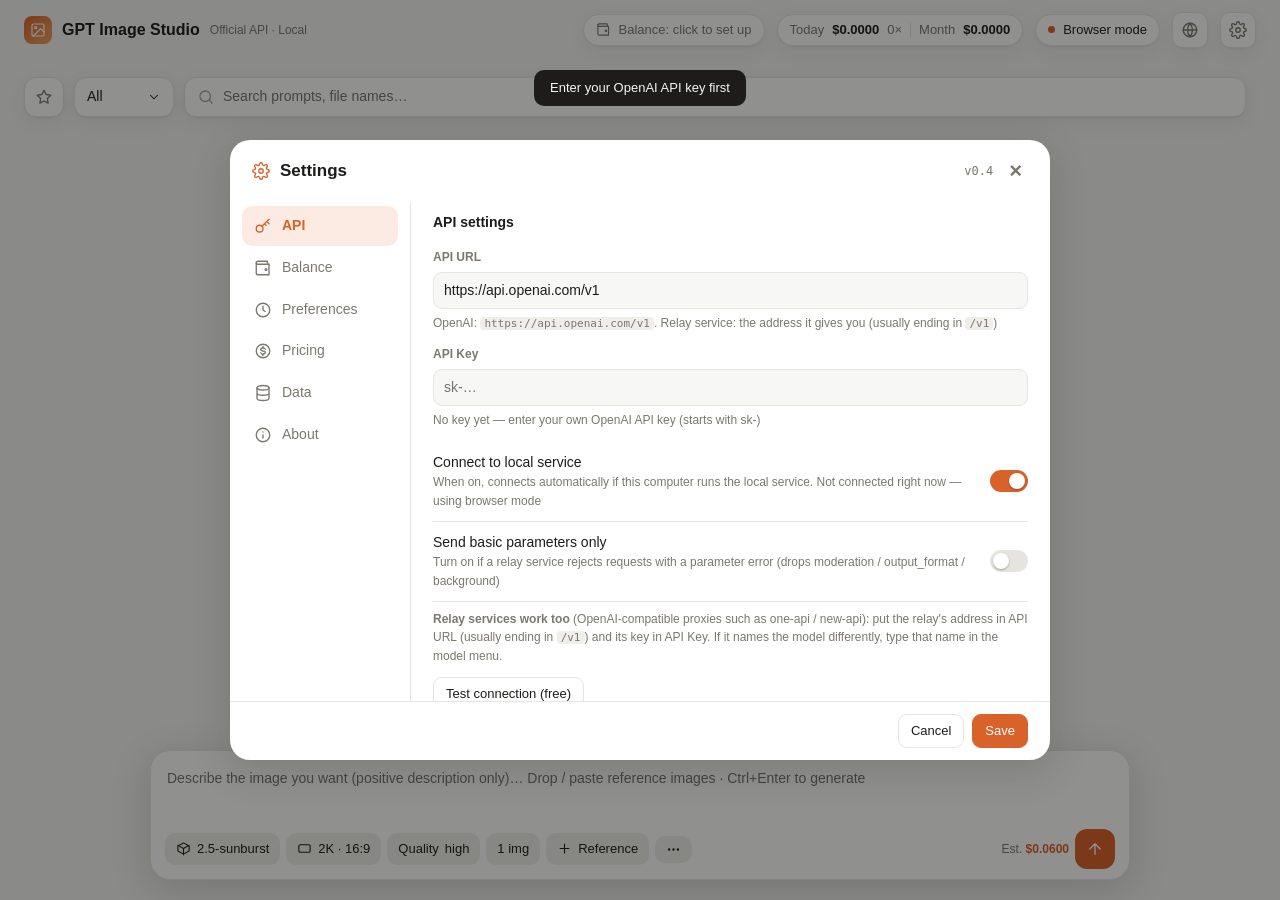
==== commit 5e10dec1: "Label the quality selector and isolate gallery search from autofill" ====
--- a/web/index.html
+++ b/web/index.html
@@ -165,7 +165,14 @@
 .lb{position:fixed;inset:0;background:rgba(10,10,8,.88);display:none;z-index:50;padding:20px;gap:20px}
 .lb.open{display:flex}
 .lb .pic{flex:1;display:flex;flex-direction:column;align-items:center;justify-content:center;gap:10px;min-width:0;min-height:0}
-.lb .pic img{max-width:100%;max-height:calc(100vh - 90px);border-radius:10px;object-fit:contain}
+.lb .stage{user-select:none;-webkit-user-select:none;flex:1;width:100%;min-height:0;position:relative;overflow:hidden;display:flex;align-items:center;justify-content:center}
+.lb .stage>img{max-width:100%;max-height:100%;border-radius:10px;object-fit:contain;transform-origin:center;cursor:zoom-in;user-select:none;-webkit-user-drag:none;touch-action:none}
+.lb .stage canvas{position:absolute;inset:0;width:100%;height:100%;display:none;cursor:grab;touch-action:none}
+.lb .stage.zoomed canvas{display:block}
+.lb .stage.zoomed>img{visibility:hidden}
+.lb .stage.dragging canvas{cursor:grabbing}
+.lb .zoom{position:absolute;left:50%;bottom:12px;transform:translateX(-50%);background:rgba(0,0,0,.6);color:#fff;font-size:12px;padding:4px 10px;border-radius:99px;pointer-events:none;opacity:0;transition:opacity .2s}
+.lb .stage.zoomed .zoom{opacity:1}
 .lb .thumbs{display:flex;gap:8px}
 .lb .thumbs img{width:54px;height:54px;object-fit:cover;border-radius:8px;opacity:.5;cursor:pointer;border:2px solid transparent}
 .lb .thumbs img.on{opacity:1;border-color:var(--accent)}
@@ -269,8 +276,8 @@
     <button class="fbtn" id="favF" data-i18n-title="title.favOnly"><svg class="ic"><use href="#i-star"/></svg></button>
     <div class="dd"><button class="ddbtn" id="stBtn"><span id="stLbl"></span><svg class="ic" style="width:14px;height:14px"><use href="#i-down"/></svg></button>
       <div class="ddmenu" id="stMenu"></div></div>
-    <div class="search"><svg class="ic" style="color:var(--faint)"><use href="#i-search"/></svg>
-      <input id="q" data-i18n-ph="ph.search"></div>
+    <form class="search" role="search" autocomplete="off"><svg class="ic" style="color:var(--faint)"><use href="#i-search"/></svg>
+      <input id="q" type="search" name="gallery-search" autocomplete="off" data-1p-ignore data-lpignore="true" data-i18n-ph="ph.search"></form>
     <div class="stats" id="stats"></div>
   </div>
   <div class="gallery" id="gallery"></div>
@@ -291,7 +298,7 @@
         <h4 style="margin-top:12px" data-i18n="size.custom"></h4><input class="inp" id="customSize" data-i18n-ph="ph.custom">
         <div class="hint" id="sizeHint" style="margin-top:8px"></div>
       </div></div>
-    <div class="ctl"><button class="cbtn" data-pop="popQ"><svg class="ic"><use href="#i-spark"/></svg><span id="lblQ"></span></button>
+    <div class="ctl"><button class="cbtn" data-pop="popQ"><span data-i18n="lb.quality"></span><span id="lblQ"></span></button>
       <div class="pop" id="popQ"></div></div>
     <div class="ctl"><button class="cbtn" data-pop="popN"><span id="lblN"></span></button>
       <div class="pop" id="popN" style="min-width:150px"></div></div>
@@ -317,12 +324,12 @@
 <!-- 大图 -->
 <div class="lb" id="lb">
   <button class="x" id="lbX">×</button>
-  <div class="pic"><img id="lbImg" alt=""><div class="thumbs" id="lbThumbs"></div></div>
+  <div class="pic"><div class="stage" id="lbStage"><img id="lbImg" alt="" draggable="false"><canvas id="lbCanvas"></canvas><span class="zoom" id="lbZoom"></span></div><div class="thumbs" id="lbThumbs"></div></div>
   <div class="info" id="lbInfo"></div>
 </div>
 
 <!-- 设置 -->
-<div class="modal" id="settings">
+<div class="modal" id="settings" inert>
   <div class="dlg">
     <div class="dlg-h"><svg class="ic" style="color:var(--accent)"><use href="#i-gear"/></svg><span data-i18n="set.title"></span><span class="ver" id="ver"></span><button class="x" id="setX">×</button></div>
     <div class="dlg-b">
@@ -360,6 +367,11 @@
             <div class="row"><input class="inp" id="s_balance" type="number" step="0.01" data-i18n-ph="ph.bal">
               <button class="btn" id="calBtn" data-i18n="btn.cal"></button></div>
             <span class="hint" data-i18n="bal.calHint"></span></div>
+          <div class="hint" style="margin:0 0 14px;padding:10px 12px;border:1px dashed var(--line);border-radius:10px" data-i18n-html="bal.extNote"></div>
+          <div class="field"><label data-i18n="bal.topupLabel"></label>
+            <div class="row"><input class="inp" id="s_topup" type="number" step="0.01" min="0" placeholder="5">
+              <button class="btn" id="topupBtn" data-i18n="btn.topup"></button></div>
+            <span class="hint" data-i18n="bal.topupHint"></span></div>
           <div class="field"><label data-i18n="admin.label"></label><input class="inp" id="s_admin_key" type="password" autocomplete="off">
             <span class="hint" data-i18n="admin.hint"></span></div>
           <div class="field"><label data-i18n="lowwarn.label"></label><input class="inp" id="s_low_balance_warn" type="number" step="1"></div>
@@ -606,6 +618,8 @@
   if(e.key==="Enter"&&(e.ctrlKey||e.metaKey)&&!$("#settings").classList.contains("open")){e.preventDefault();go()}
   if(e.key==="Escape"){closeLb();closeSettings();closePops()}
   if($("#lb").classList.contains("open")&&(e.key==="ArrowLeft"||e.key==="ArrowRight"))stepLb(e.key==="ArrowLeft"?-1:1);
+  if($("#lb").classList.contains("open")&&!e.target.closest("input,textarea")){
+    if(e.key==="0")zoomReset();else if(e.key==="+"||e.key==="=")zoomBy(1.25);else if(e.key==="-")zoomBy(0.8)}
 });
 
 /* ---------- 图库 ---------- */
@@ -661,7 +675,7 @@
     return `<div class="card ${fail?"failed":""} ${m.time===flashTime?"new":""}" data-i="${i}">${img}
       <div class="body"><div class="p">${esc(m.params.prompt)}</div>
         ${fail?`<div class="errtxt">${esc(m.error||t("fail"))}</div>`:""}
-        <div class="tags">${fail?`<span class="tag fail">${t("fail")}</span>`:`<span class="tag cost">${usd(m.cost_usd)}</span>`}
+        <div class="tags">${fail?`<span class="tag fail">${t("fail")}</span>${m.charged?`<span class="tag cost">${t("tag.charged",{v:m.cost_usd?usd(m.cost_usd):"?"})}</span>`:""}`:`<span class="tag cost">${usd(m.cost_usd)}</span>`}
           <span class="tag">${m.params.quality}</span><span class="tag">${m.params.model.replace("gpt-image-","")}</span>
           ${(m.refs||[]).length?`<span class="tag">${t("tag.refs",{n:m.refs.length})}</span>`:""}</div>
         <div class="acts"><span class="t">${tfmt(m.time)}${m.seconds?` · ${Math.round(m.seconds)}s`:""}</span>
@@ -673,6 +687,7 @@
   $("#gallery").innerHTML=runHtml+cardHtml;
 }
 $("#q").addEventListener("input",()=>drawGallery());
+$("#q").form.addEventListener("submit",e=>e.preventDefault());
 $("#gallery").onclick=async e=>{
   const card=e.target.closest(".card[data-i]");if(!card)return;const m=HIST[+card.dataset.i];
   const act=e.target.closest("[data-act]")?.dataset.act;
@@ -697,7 +712,7 @@
 function stepLb(d){const m=VIEW[LB.i];if(m.files.length>1&&LB.f+d>=0&&LB.f+d<m.files.length){LB.f+=d}else{const ni=LB.i+d;if(ni<0||ni>=VIEW.length)return;LB.i=ni;LB.f=d<0?VIEW[ni].files.length-1:0}drawLb()}
 function drawLb(){
   const m=VIEW[LB.i],f=m.files[LB.f];
-  $("#lbImg").src=fileUrl(f);
+  $("#lbImg").src=fileUrl(f);zoomReset();
   $("#lbThumbs").innerHTML=m.files.length>1?m.files.map((x,j)=>`<img src="${fileUrl(x)}" data-j="${j}" class="${j===LB.f?"on":""}">`).join(""):"";
   const u=m.usage||{};
   $("#lbInfo").innerHTML=`<div class="kv">
@@ -723,7 +738,79 @@
 }
 $("#lbThumbs").onclick=e=>{const x=e.target.closest("img");if(x){LB.f=+x.dataset.j;drawLb()}};
 $("#lbX").onclick=closeLb;
-$("#lb").onclick=e=>{if(e.target.id==="lb"||e.target.classList.contains("pic"))closeLb()};
+$("#lb").onclick=e=>{
+  if(e.target.id==="lb"||e.target.classList.contains("pic"))return closeLb();
+  const stage=$("#lbStage");
+  if(!stage.contains(e.target)||Z.moved)return;
+  const box=stage.getBoundingClientRect(),im=$("#lbImg");
+  const x=e.clientX-box.left-box.width/2-Z.x,y=e.clientY-box.top-box.height/2-Z.y;
+  if(Math.abs(x)>im.clientWidth*Z.s/2||Math.abs(y)>im.clientHeight*Z.s/2)closeLb();
+};
+
+/* 大图缩放：滚轮以鼠标为中心缩放，放大后拖动平移，双击在适应窗口和原图大小之间切换。
+ * 放大后改用 canvas 只画看得见的那一块：CSS 放大整张图时，浏览器拖动中会分块重绘，露出马赛克条 */
+const Z={s:1,x:0,y:0,moved:false};
+let zoomRaf=0, BMP=null, BMPSRC="";
+// 图一加载完就整张解码成位图常驻：直接从 <img> 取像素时，浏览器会丢掉大图的解码结果再重解，拖动中就会闪
+$("#lbImg").addEventListener("load",()=>{
+  const im=$("#lbImg"),src=im.src;if(BMP){BMP.close();BMP=null}
+  createImageBitmap(im).then(b=>{if(im.src===src){BMP=b;BMPSRC=src;if(Z.s>1)zoomDraw()}else b.close()}).catch(()=>{});
+});
+// 拖动不许把图拖出画面：图比画面大时边缘最多贴到画面边，比画面小的那一维居中
+function zoomClamp(){
+  const st=$("#lbStage"),im=$("#lbImg"),w=im.clientWidth*Z.s,h=im.clientHeight*Z.s;
+  const mx=Math.max(0,(w-st.clientWidth)/2),my=Math.max(0,(h-st.clientHeight)/2);
+  Z.x=Math.min(mx,Math.max(-mx,Z.x));Z.y=Math.min(my,Math.max(-my,Z.y));
+}
+function zoomApply(){
+  if(Z.s>1)zoomClamp();
+  const st=$("#lbStage"),entering=Z.s>1&&!st.classList.contains("zoomed");
+  if(entering){cancelAnimationFrame(zoomRaf);zoomDraw()}   // 先画好画布再藏原图，免得空一帧
+  else if(Z.s>1&&!zoomRaf)zoomRaf=requestAnimationFrame(zoomDraw);
+  st.classList.toggle("zoomed",Z.s>1);
+  $("#lbZoom").textContent=Math.round(Z.s*100)+"%";
+}
+function zoomDraw(){
+  zoomRaf=0;if(Z.s===1)return;
+  const st=$("#lbStage"),cv=$("#lbCanvas"),im=$("#lbImg"),dpr=window.devicePixelRatio||1;
+  const pic=BMP&&BMPSRC===im.src?BMP:im;   // 换图后位图还没好就先用原图
+  const W=st.clientWidth,H=st.clientHeight;
+  if(cv.width!==Math.round(W*dpr)||cv.height!==Math.round(H*dpr)){cv.width=Math.round(W*dpr);cv.height=Math.round(H*dpr)}
+  const ctx=cv.getContext("2d",{willReadFrequently:true});   // 用 CPU 画：有的显卡驱动下 GPU 画布拖动会闪
+  ctx.setTransform(1,0,0,1,0,0);ctx.clearRect(0,0,cv.width,cv.height);   // 下面全按屏幕物理像素算
+  ctx.imageSmoothingEnabled=true;ctx.imageSmoothingQuality="high";
+  const w=im.clientWidth*Z.s,h=im.clientHeight*Z.s;   // 适应窗口时的大小 × 倍数
+  // 位置对齐到整物理像素：落在半像素上时每帧都要重新混合像素，拖动中发丝、睫毛会闪；整张交给画布裁剪，取样相位才不随拖动变
+  const dx=Math.round((W/2+Z.x-w/2)*dpr),dy=Math.round((H/2+Z.y-h/2)*dpr);
+  ctx.drawImage(pic,dx,dy,w*dpr,h*dpr);
+}
+window.addEventListener("resize",()=>{if(Z.s>1)zoomApply()});
+function zoomReset(){Z.s=1;Z.x=Z.y=0;zoomApply()}
+function zoomMax(){const im=$("#lbImg");return Math.max(8,(im.naturalWidth/(im.clientWidth||1))*3)}
+// 缩放到 s，保持屏幕上 (px,py) 这一点不动；不给点就以画面中心为准
+function zoomTo(s,px,py){
+  const r=$("#lbStage").getBoundingClientRect(),cx=r.left+r.width/2,cy=r.top+r.height/2;
+  if(px==null){px=cx;py=cy}
+  s=Math.min(zoomMax(),Math.max(1,s));
+  if(s===1){zoomReset();return}
+  const qx=(px-cx-Z.x)/Z.s,qy=(py-cy-Z.y)/Z.s;   // 这一点在原始图上的位置
+  Z.x=px-cx-s*qx;Z.y=py-cy-s*qy;Z.s=s;zoomApply();
+}
+const zoomBy=(k,px,py)=>zoomTo(Z.s*k,px,py);
+$("#lbStage").addEventListener("wheel",e=>{e.preventDefault();zoomBy(Math.exp(-e.deltaY*0.0015),e.clientX,e.clientY)},{passive:false});
+$("#lbStage").addEventListener("dblclick",e=>{
+  if(Z.s>1)zoomReset();else{const im=$("#lbImg");zoomTo(Math.max(2,im.naturalWidth/im.clientWidth),e.clientX,e.clientY)}});
+$("#lbStage").addEventListener("pointerdown",e=>{
+  Z.moved=false;if(Z.s===1||e.button!==0)return;
+  e.preventDefault();   // 不然真实鼠标拖动会顺带选中旁边的文字，一闪一闪
+  const sx=e.clientX-Z.x,sy=e.clientY-Z.y,st=$("#lbStage");st.classList.add("dragging");st.setPointerCapture(e.pointerId);
+  const mv=ev=>{
+    if(!Z.moved&&Math.hypot(ev.clientX-e.clientX,ev.clientY-e.clientY)<4)return;
+    Z.moved=true;Z.x=ev.clientX-sx;Z.y=ev.clientY-sy;zoomApply();
+  };
+  const up=()=>{st.classList.remove("dragging");st.removeEventListener("pointermove",mv);st.removeEventListener("pointerup",up);st.removeEventListener("pointercancel",up)};
+  st.addEventListener("pointermove",mv);st.addEventListener("pointerup",up);st.addEventListener("pointercancel",up);
+});
 
 /* ---------- 顶栏：余额 / 花费 / 同步 ---------- */
 let lastSig=null,pollT;
@@ -757,9 +844,9 @@
 
 /* ---------- 设置 ---------- */
 async function openSettings(sec){
-  S=await api("/api/settings");fillSettings();showSec(sec||"api");$("#saveMsg").textContent="";$("#testMsg").textContent="";$("#settings").classList.add("open");
-}
-function closeSettings(){$("#settings").classList.remove("open")}
+  S=await api("/api/settings");fillSettings();showSec(sec||"api");$("#saveMsg").textContent="";$("#testMsg").textContent="";$("#settings").inert=false;$("#settings").classList.add("open");
+}
+function closeSettings(){$("#settings").classList.remove("open");$("#settings").inert=true}
 function showSec(s){$$("#nav button").forEach(b=>b.classList.toggle("on",b.dataset.s===s));$$(".pane section").forEach(x=>x.classList.toggle("on",x.dataset.s===s))}
 $("#nav").onclick=e=>{const b=e.target.closest("button");if(b)showSec(b.dataset.s)};
 $("#openSettings").onclick=()=>openSettings();
@@ -803,6 +890,7 @@
     +kv("about.localSvc","http://127.0.0.1:8765"+t("about.localOnly"))+kv("about.skillDir",esc(S.skill_dir))
     +kv("about.config",esc(S.config_file))+kv("about.outDir",esc(S.out_dir))+kv("about.start",t("about.startVal"));
 }
+function agoText(ts){const min=Math.round((Date.now()/1000-ts)/60);return min<1?t("time.justNow"):min<60?t("time.minAgo",{n:min}):min<1440?t("time.hourAgo",{n:Math.round(min/60)}):t("time.dayAgo",{n:Math.round(min/1440)})}
 function drawBalBox(){
   const b=BAL||{};
   if(!b.set){$("#balBox").innerHTML=`<div style="grid-column:1/-1" class="hint">${t("bal.notCal")}</div>`;return}
@@ -812,7 +900,8 @@
       <div><small>${t("bal.relayUsed")}</small><b>${usd(b.spent)}</b><small>${t("bal.srcRelay")}</small></div>`;return}
   const d=new Date(b.at*1000);
   $("#balBox").innerHTML=`<div><small>${t("bal.remaining")}</small><b style="color:${b.low?"var(--warn)":"var(--text)"}">${usd(b.remaining)}</b><small>${fx(b.remaining)}</small></div>
-    <div><small>${t("bal.atCal")}</small><b>${usd(b.amount)}</b><small>${d.toLocaleString(LANG==="zh"?"zh-CN":LANG)}</small></div>
+    ${b.synced?`<div><small>${t("bal.syncedAmount")}</small><b>${usd(b.amount)}</b><small>${t("bal.syncedAgo",{t:agoText(b.at)})}</small></div>`
+      :`<div><small>${t("bal.atCal")}</small><b>${usd(b.amount)}</b><small>${d.toLocaleString(LANG==="zh"?"zh-CN":LANG)}</small></div>`}
     <div><small>${t("bal.spentAfter")}</small><b>${usd(b.spent)}</b><small>${t(b.source==="admin"?"bal.srcAdmin":"bal.srcLocal")}</small></div>
     ${b.error?`<div style="grid-column:1/-1;color:var(--warn);font-size:12px">${esc(b.error)}</div>`:""}`;
 }
@@ -844,6 +933,12 @@
   const r=await api("/api/settings",{...collect(),balance_amount:+v});
   if(r.error){toast(r.error);return}S=r;await poll(true);fillSettings();toast(t("toast.calibrated"));
 };
+$("#topupBtn").onclick=async()=>{
+  const v=+$("#s_topup").value;if(!v||v<=0){toast(t("toast.fillTopup"));return}
+  if(!(BAL&&BAL.set&&BAL.source!=="relay")){toast(t("toast.needCal"));return}
+  const r=await api("/api/settings",{topup_amount:v});
+  if(r.error){toast(r.error);return}S=r;$("#s_topup").value="";await poll(true);fillSettings();toast(t("toast.topupDone",{v:usd(v)}));
+};
 $("#shutBtn").onclick=async()=>{
   if(!confirm(t("confirm.shutdown")))return;
   try{await api("/api/shutdown",{})}catch(e){}
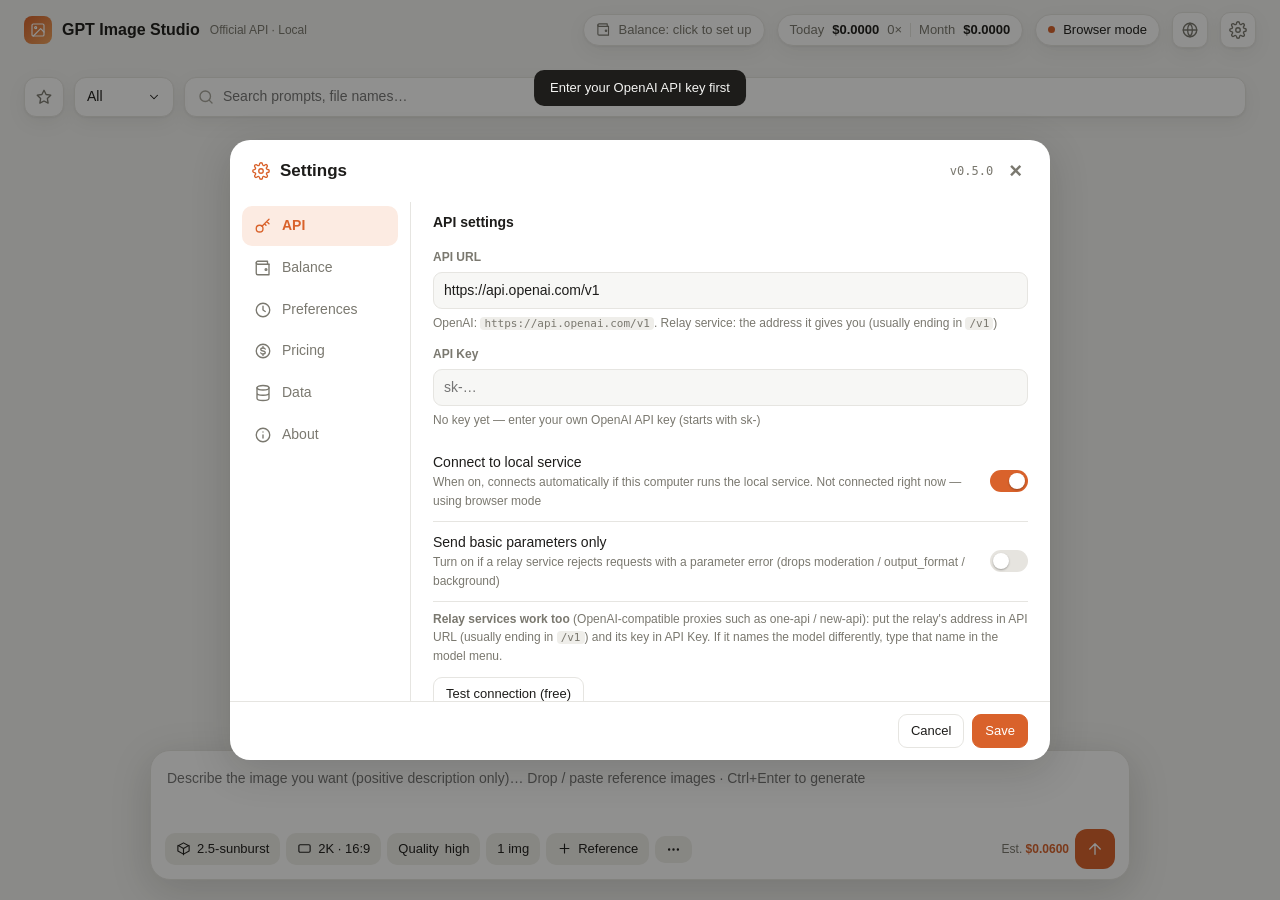
==== commit f461b683: "Release v0.5.0 with optional outfit and pose library downloads" ====
--- a/web/index.html
+++ b/web/index.html
@@ -228,6 +228,7 @@
 .toast{position:fixed;top:70px;left:50%;transform:translateX(-50%);background:var(--text);color:var(--bg);padding:8px 16px;border-radius:10px;font-size:13px;z-index:80;opacity:0;transition:opacity .2s;pointer-events:none}
 .toast.on{opacity:1}
 </style>
+<link rel="stylesheet" href="reference-picker.css">
 </head>
 <body>
 
@@ -272,6 +273,18 @@
 </header>
 
 <main class="wrap">
+  <div id="libSetupHome">
+    <section id="libSetup" class="lib-setup" hidden aria-labelledby="libSetupTitle">
+      <div><strong id="libSetupTitle" data-i18n="setup.title"></strong>
+        <p id="libSetupText"></p>
+        <a id="libSetupTerms" href="https://github.com/paipiange/ai-pose-gallery-zh/blob/0596708b11fe7ce874ac519e4f2538c92918b07f/LICENSE" target="_blank" rel="noopener noreferrer" data-i18n="setup.terms"></a>
+      </div>
+      <div class="lib-setup-actions">
+        <button type="button" class="btn pri" id="libSetupStart"></button>
+        <button type="button" class="btn" id="libSetupSkip"></button>
+      </div>
+    </section>
+  </div>
   <div class="toolbar">
     <button class="fbtn" id="favF" data-i18n-title="title.favOnly"><svg class="ic"><use href="#i-star"/></svg></button>
     <div class="dd"><button class="ddbtn" id="stBtn"><span id="stLbl"></span><svg class="ic" style="width:14px;height:14px"><use href="#i-down"/></svg></button>
@@ -303,6 +316,7 @@
     <div class="ctl"><button class="cbtn" data-pop="popN"><span id="lblN"></span></button>
       <div class="pop" id="popN" style="min-width:150px"></div></div>
     <button class="cbtn" id="addRef" data-i18n-title="title.addRef"><svg class="ic"><use href="#i-plus"/></svg><span data-i18n="btn.ref"></span></button>
+    <button class="cbtn local-only" id="openReferencePicker" aria-haspopup="dialog" aria-controls="referencePicker"><svg class="ic"><use href="#i-folder"/></svg><span data-i18n="lib.title"></span></button>
     <div class="ctl"><button class="cbtn" data-pop="popMore" data-i18n-title="title.more"><svg class="ic"><use href="#i-more"/></svg></button>
       <div class="pop" id="popMore" style="width:280px">
         <div class="field"><label data-i18n="f.name"></label><input class="inp" id="name" data-i18n-ph="ph.name"></div>
@@ -437,6 +451,41 @@
   </div>
 </div>
 
+<dialog id="referencePicker" aria-labelledby="libTitle">
+  <div><header class="lib-head">
+    <h2 id="libTitle" data-i18n="lib.title"></h2>
+    <button type="button" id="libDone" class="btn" data-i18n="lib.done"></button>
+  </header><div id="libSetupPicker"></div></div>
+  <div class="lib-tabs">
+    <button type="button" class="btn" data-kind="outfits" aria-pressed="true" data-i18n="lib.outfits"></button>
+    <button type="button" class="btn" data-kind="poses" aria-pressed="false" data-i18n="lib.poses"></button>
+  </div>
+  <div class="lib-filters">
+    <form id="libSearchForm" role="search" autocomplete="off">
+      <input class="inp" id="libSearch" type="search" name="reference-library-query" autocomplete="off" data-i18n-ph="lib.search" data-i18n-title="lib.search">
+    </form>
+    <select class="inp" id="libCategory" data-i18n-title="lib.categories"></select>
+    <select class="inp" id="libSection" data-i18n-title="lib.sections"></select>
+  </div>
+  <div class="lib-content">
+    <section class="lib-browse">
+      <div id="libGrid"></div>
+      <p id="libState" role="status"></p>
+      <nav class="lib-pages">
+        <button type="button" id="libPrev" class="btn" data-i18n="lib.prev"></button>
+        <span id="libCount" aria-live="polite"></span>
+        <button type="button" id="libNext" class="btn" data-i18n="lib.next"></button>
+      </nav>
+    </section>
+    <section class="lib-detail" id="libDetail" hidden>
+      <img id="libPreview" alt="">
+      <div class="lib-info"><strong id="libName"></strong><small id="libPath"></small></div>
+      <div class="lib-angles" id="libAngles"></div>
+      <button type="button" id="libAdd" class="btn pri"></button>
+    </section>
+  </div>
+  <footer class="lib-foot"><span id="libMessage" role="status"></span><span id="libRefCount"></span></footer>
+</dialog>
 <div class="toast" id="toast"></div>
 
 <script src="i18n.js"></script>
@@ -508,7 +557,7 @@
 function drawLangMenu(){$("#langMenu").innerHTML=LANGS.map(([c,n])=>`<div data-l="${c}" class="${LANG===c?"on":""}">${n}</div>`).join("")}
 $("#langBtn").onclick=e=>{e.stopPropagation();drawLangMenu();$("#langMenu").classList.toggle("open")};
 $("#langMenu").onclick=e=>{const d=e.target.closest("[data-l]");if(!d)return;setLang(d.dataset.l);$("#langMenu").classList.remove("open");rerender()};
-function rerender(){applyI18n();applyMode();renderComposer();drawRefs();drawGallery();poll(true);if($("#settings").classList.contains("open"))fillSettings()}
+function rerender(){applyI18n();applyMode();renderComposer();drawRefs();drawGallery();poll(true);if($("#settings").classList.contains("open"))fillSettings();document.dispatchEvent(new Event("studio-language"))}
 
 /* ---------- 底部参数 ---------- */
 function sizeText(){const c=$("#customSize").value.trim();return c||`${st.tier} ${st.ratio}`}
@@ -576,12 +625,27 @@
 function estText(){const e=estUsd();return e?`<span title="${esc(e.src)}">${t("est",{v:usd(e.v)})} ${fx(e.v)}</span>`:`<span title="${esc(t("est.tip"))}">${t("est.none")}</span>`}
 
 /* ---------- 参考图 ---------- */
-function readFile(f){return new Promise(res=>{const r=new FileReader();r.onload=()=>res({name:f.name,data:r.result});r.readAsDataURL(f)})}
-async function addFiles(files){let n=0;for(const f of files){if(!/^image\/(png|jpeg|webp)$/.test(f.type))continue;if(st.refs.length>=16){toast(t("toast.maxRefs"));break}
-  st.refs.push(await readFile(f));n++} if(n)drawRefs()}
-async function addRefFromUrl(url,name){const b=await fetch(url).then(r=>r.blob());await addFiles([new File([b],name||"ref.png",{type:b.type})]);toast(t("toast.refAdded"))}
+function readFile(f){return new Promise((resolve,reject)=>{const r=new FileReader();r.onload=()=>resolve({name:f.name,data:r.result});r.onerror=()=>reject(r.error);r.readAsDataURL(f)})}
+const MAX_REFS=16;
+function appendRef(ref){
+  if(st.refs.length>=MAX_REFS)return false;
+  st.refs.push(ref);drawRefs();return true;
+}
+async function addFiles(files){
+  let added=0;
+  // A file input is cleared immediately after selection, so snapshot its live FileList.
+  for(const f of Array.from(files)){
+    if(!/^image\/(png|jpeg|webp)$/.test(f.type))continue;
+    try{
+      if(st.refs.length>=MAX_REFS||!appendRef(await readFile(f))){toast(t("toast.maxRefs"));break}
+    }catch{toast(t("err.request"));continue}
+    added++;
+  }
+  return added;
+}
+async function addRefFromUrl(url,name){const r=await fetch(url);if(!r.ok){toast(t("err.request"));return}const b=await r.blob();if(await addFiles([new File([b],name||"ref.png",{type:b.type})]))toast(t("toast.refAdded"))}
 function drawRefs(){
-  $("#refs").innerHTML=st.refs.map((r,i)=>`<div class="ref"><img src="${r.data}"><button data-i="${i}">×</button></div>`).join("")+
+  $("#refs").innerHTML=st.refs.map((r,i)=>`<div class="ref" title="${esc(r.libraryLabel||r.name)}"><img src="${r.data}" alt="${esc(r.libraryLabel||r.name)}"><span class="ref-order">${i+1}</span><button data-i="${i}">×</button></div>`).join("")+
     (st.mask?`<div class="ref mask" title="${esc(t("title.mask"))}"><img src="${st.mask.data}"><button data-m="1">×</button></div>`:"");
   $("#est").innerHTML=estText();
 }
@@ -615,6 +679,7 @@
 }
 $("#go").onclick=go;
 document.addEventListener("keydown",e=>{
+  if($("#referencePicker").open)return;
   if(e.key==="Enter"&&(e.ctrlKey||e.metaKey)&&!$("#settings").classList.contains("open")){e.preventDefault();go()}
   if(e.key==="Escape"){closeLb();closeSettings();closePops()}
   if($("#lb").classList.contains("open")&&(e.key==="ArrowLeft"||e.key==="ArrowRight"))stepLb(e.key==="ArrowLeft"?-1:1);
@@ -951,7 +1016,7 @@
 };
 
 /* ---------- 启动 ---------- */
-(async()=>{
+const studioReady = (async()=>{
   applyI18n();
   await detectMode();
   applyMode();
@@ -961,5 +1026,7 @@
   if(MODE==="browser"&&!S.api_key_masked){openSettings("api");toast(t("toast.needKey"))}
 })();
 </script>
+<script src="reference-picker.js"></script>
+<script src="reference-setup.js"></script>
 </body>
 </html>
--- a/web/reference-picker.css
+++ b/web/reference-picker.css
@@ -0,0 +1,63 @@
+body:not(.mode-local) #openReferencePicker { display: none }
+.lib-setup { display: flex; align-items: center; justify-content: space-between; flex-wrap: wrap; gap: 8px 16px;
+  padding: 12px 14px; margin: 8px 0; border-radius: 12px; border: 1px solid var(--line); background: var(--panel-2) }
+.lib-setup[hidden], .lib-setup [hidden] { display: none }
+.lib-setup strong { color: var(--text) }
+.lib-setup p { margin: 3px 0 0; color: var(--text); font-size: 13px }
+.lib-setup a { color: var(--accent-2); font-size: 12px }
+.lib-setup-actions { display: flex; gap: 7px; flex-wrap: wrap }
+.ref-order {
+  position: absolute; bottom: 2px; left: 2px; min-width: 15px; padding: 0 3px;
+  border-radius: 4px; background: #161616ca; color: white; text-align: center; font: 600 11px/15px system-ui;
+}
+#referencePicker {
+  width: min(1120px, 94vw); height: min(800px, 90dvh); max-height: 94dvh; max-width: 96vw;
+  padding: 20px; color: var(--text); background: var(--panel); border: 1px solid var(--line);
+  border-radius: 16px; box-shadow: var(--shadow-lg); overflow: hidden;
+}
+#referencePicker[open] { display: grid; grid-template-rows: auto auto auto minmax(0, 1fr) auto; gap: 12px }
+#referencePicker::backdrop { background: #17161287 }
+body:has(#referencePicker[open]) { overflow: hidden }
+.lib-head, .lib-foot, .lib-pages { display: flex; align-items: center; justify-content: space-between; gap: 10px }
+.lib-head h2 { font-size: 20px; margin: 0 }
+.lib-tabs, .lib-angles { display: flex; flex-wrap: wrap; gap: 6px }
+#referencePicker button[aria-pressed="true"] { border-color: var(--accent); background: var(--accent-soft); color: var(--accent-2) }
+#referencePicker button:disabled { opacity: .55; cursor: default }
+#referencePicker :focus-visible { outline: 2px solid var(--accent); outline-offset: -2px }
+.lib-filters { display: grid; grid-template-columns: minmax(12em, 2fr) repeat(2, minmax(0, 1fr)); gap: 8px }
+.lib-filters form { min-width: 0; margin: 0 }
+.lib-content { display: grid; grid-template-columns: minmax(0, 1fr) minmax(220px, 29%); min-height: 0; gap: 16px }
+.lib-browse { min-height: 0; min-width: 0; display: flex; flex-direction: column }
+#libGrid { flex: 1; overflow-y: auto; overscroll-behavior: contain; display: grid; align-content: start;
+  grid-template-columns: repeat(auto-fill, minmax(112px, 1fr)); gap: 8px; padding: 2px }
+#libGrid:empty { display: none }
+#libGrid button { display: flex; flex-direction: column; align-items: stretch; padding: 3px; min-width: 0;
+  border: 1px solid var(--line); border-radius: 9px; overflow: hidden; background: var(--panel-2) }
+#libGrid button:hover { border-color: var(--accent) }
+#libGrid img { display: block; width: 100%; aspect-ratio: 3/4; object-fit: contain; background: var(--chip); border-radius: 6px }
+#libGrid span { padding: 4px; font-size: 12px; white-space: nowrap; text-overflow: ellipsis; overflow: hidden }
+#libState { flex: 1; display: grid; place-items: center; padding: 10px; text-align: center; color: var(--muted) }
+#libState:empty { display: none }
+.lib-pages { padding-top: 8px; border-top: 1px solid var(--line) }
+.lib-pages span, .lib-foot, .lib-info small { font-size: 12px; color: var(--muted) }
+.lib-detail { min-height: 0; min-width: 0; display: flex; flex-direction: column; align-items: stretch; gap: 8px;
+  padding: 12px; background: var(--panel-2); border: 1px solid var(--line); border-radius: 12px }
+.lib-detail[hidden] { display: none }
+#libPreview { flex: 1; width: 100%; min-height: 0; object-fit: contain; border-radius: 7px; background: var(--chip) }
+.lib-info strong, .lib-info small { display: block; overflow-wrap: anywhere }
+.lib-angles:empty { display: none }
+.lib-angles .btn { padding: 3px 9px }
+#libAdd { justify-content: center }
+.lib-foot { min-height: 1.5em }
+#libRefCount { margin-left: auto; flex-shrink: 0 }
+@media (max-width: 680px) {
+  #referencePicker { width: 96vw; height: 94dvh; padding: 12px }
+  #referencePicker[open] { gap: 8px }
+  .lib-filters { grid-template-columns: repeat(2, minmax(0, 1fr)) }
+  .lib-filters form { grid-column: 1 / -1 }
+  .lib-content { grid-template-columns: 1fr; grid-template-rows: minmax(0, 1fr) auto; gap: 8px }
+  #libGrid { grid-template-columns: repeat(auto-fill, minmax(78px, 1fr)) }
+  .lib-detail { display: grid; grid-template-columns: minmax(65px, 24%) 1fr; align-items: center; gap: 4px 10px; padding: 7px }
+  #libPreview { grid-row: 1 / 4; height: clamp(82px, 15dvh, 130px) }
+  #libAdd, .lib-angles, .lib-info { grid-column: 2 }
+}
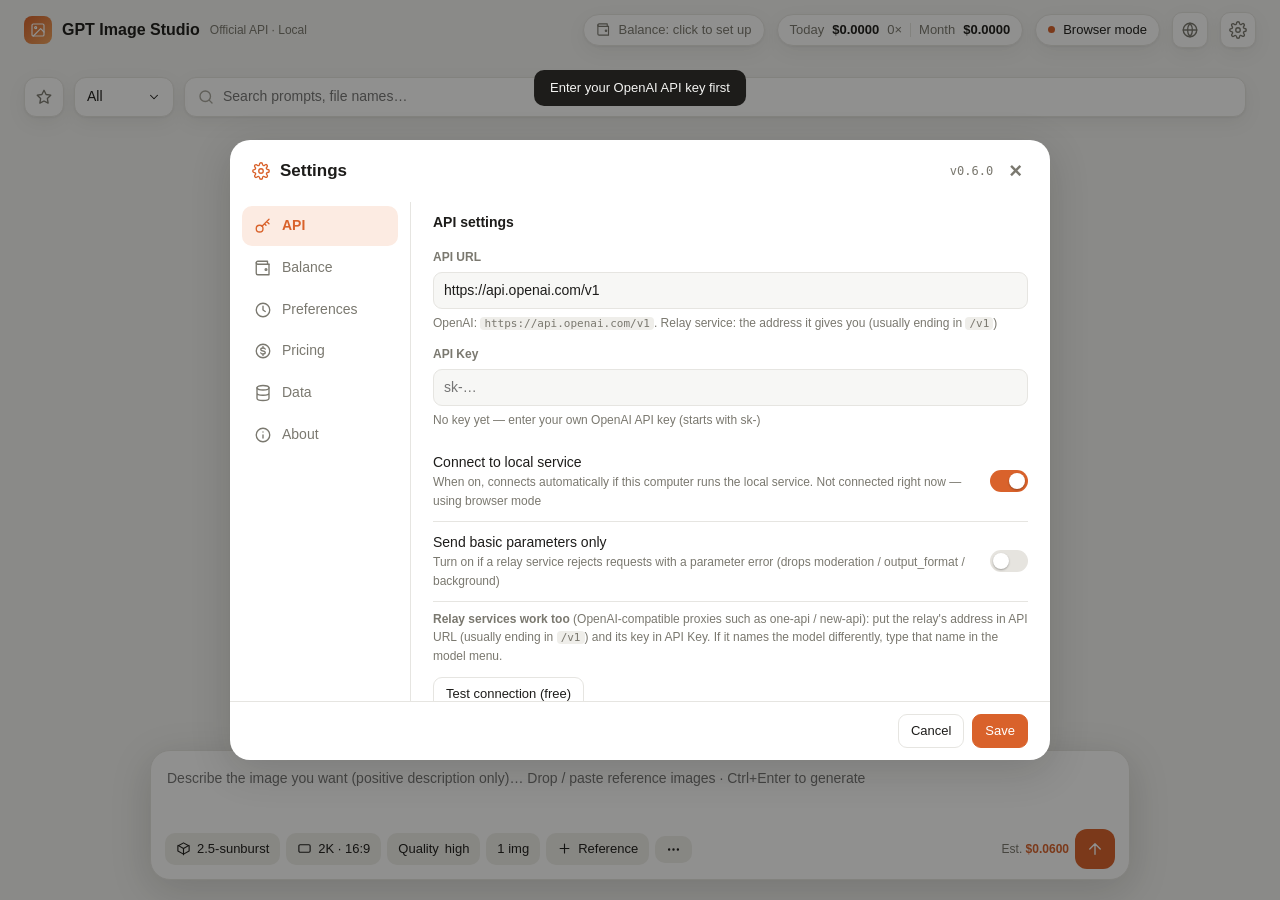
==== commit 12a5d4c2: "Add on-demand official balance sync to MCP" ====
--- a/web/index.html
+++ b/web/index.html
@@ -381,7 +381,7 @@
             <div class="row"><input class="inp" id="s_balance" type="number" step="0.01" data-i18n-ph="ph.bal">
               <button class="btn" id="calBtn" data-i18n="btn.cal"></button></div>
             <span class="hint" data-i18n="bal.calHint"></span></div>
-          <div class="hint" style="margin:0 0 14px;padding:10px 12px;border:1px dashed var(--line);border-radius:10px" data-i18n-html="bal.extNote"></div>
+          <div class="hint local-only" style="margin:0 0 14px;padding:10px 12px;border:1px dashed var(--line);border-radius:10px" data-i18n-html="bal.extNote"></div>
           <div class="field"><label data-i18n="bal.topupLabel"></label>
             <div class="row"><input class="inp" id="s_topup" type="number" step="0.01" min="0" placeholder="5">
               <button class="btn" id="topupBtn" data-i18n="btn.topup"></button></div>
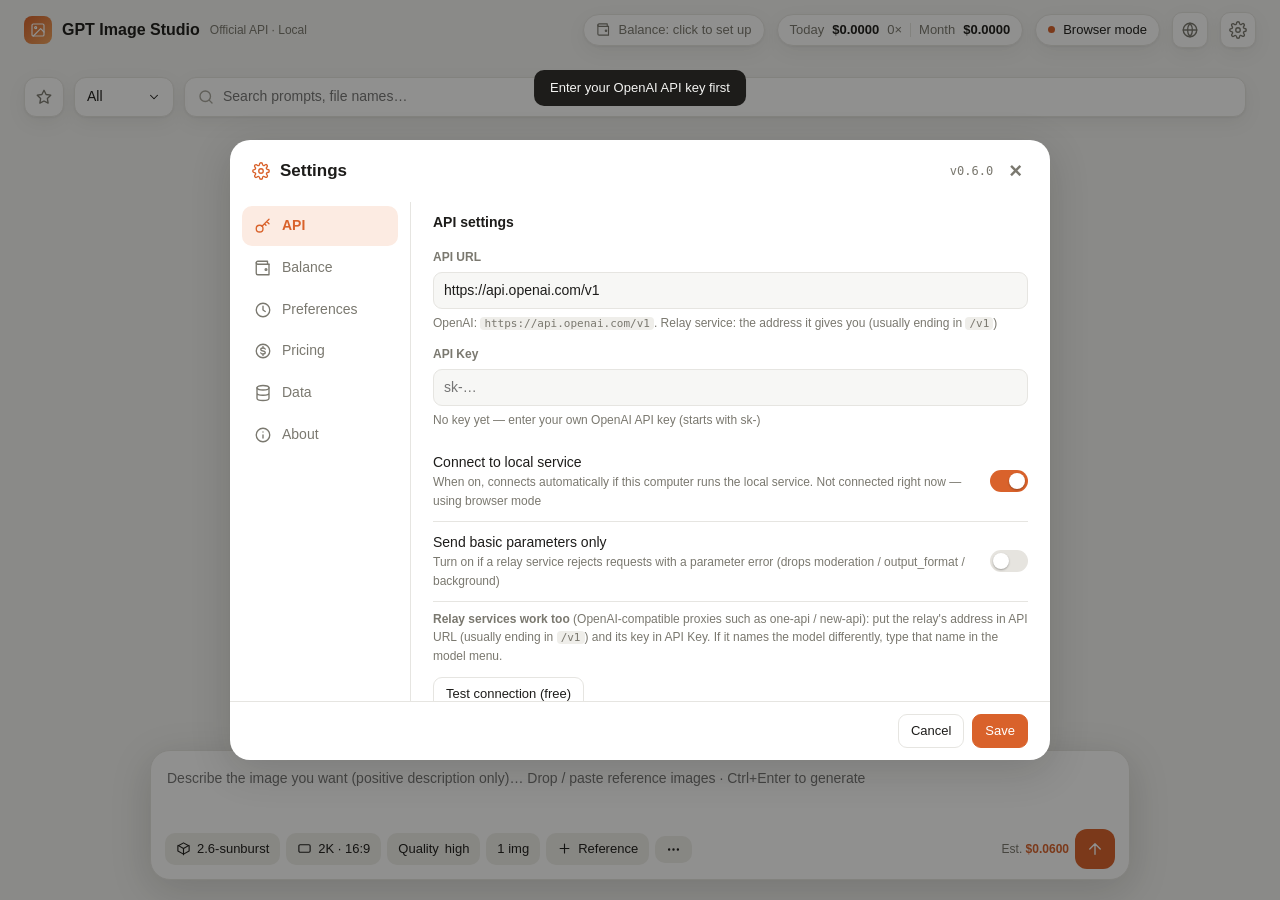
==== commit c5e443b9: "Add GPT Image 2 and 2.6 model choices and default to 2.6 Sunburst" ====
--- a/web/index.html
+++ b/web/index.html
@@ -395,7 +395,7 @@
           <h3 data-i18n="habit.title"></h3>
           <div class="grid2">
             <div class="field"><label data-i18n="habit.model"></label><input class="inp" id="s_model" list="modelList">
-              <datalist id="modelList"><option value="gpt-image-2.5-sunburst"><option value="gpt-image-2.5-flare"></datalist></div>
+              <datalist id="modelList"></datalist></div>
             <div class="field"><label data-i18n="habit.size"></label><input class="inp" id="s_size" data-i18n-ph="ph.size"></div>
             <div class="field"><label data-i18n="habit.quality"></label><select class="inp" id="s_quality">
               <option>low</option><option>medium</option><option>high</option><option>xhigh</option><option>max</option><option>auto</option></select></div>
@@ -494,8 +494,16 @@
 const $=s=>document.querySelector(s), $$=s=>[...document.querySelectorAll(s)];
 const TIERS=["1K","2K","4K"], RATIOS=["16:9","9:16","1:1","4:3","3:4","3:2","2:3","21:9"];
 const QUALS=["low","medium","high","xhigh","max","auto"];
-const MODELS=[["gpt-image-2.5-sunburst","model.sunburst"],["gpt-image-2.5-flare","model.flare"]];
-const st={tier:"2K",ratio:"16:9",quality:"high",model:"gpt-image-2.5-sunburst",n:1,refs:[],mask:null,busy:false};
+const MODELS=[
+  ["gpt-image-2.6-sunburst","model.sunburst"],
+  ["gpt-image-2.6-flare","model.flare"],
+  ["gpt-image-2.5-sunburst","model.sunburst"],
+  ["gpt-image-2.5-flare","model.flare"],
+  ["gpt-image-2","model.alias"],
+  ["gpt-image-2-2026-04-21","model.snapshot"],
+];
+for(const [model] of MODELS) $("#modelList").append(new Option(model,model));
+const st={tier:"2K",ratio:"16:9",quality:"high",model:"gpt-image-2.6-sunburst",n:1,refs:[],mask:null,busy:false};
 let S={}, HIST=[], CUR_SIZE="", BAL=null;
 
 const esc=s=>String(s??"").replace(/[&<>"]/g,c=>({"&":"&amp;","<":"&lt;",">":"&gt;",'"':"&quot;"}[c]));
@@ -922,7 +930,7 @@
   $("#ver").textContent="v"+S.version;
   for(const k of ["api_url","proxy","size","timeout","out_dir","low_balance_warn","confirm_over_usd"])$("#s_"+k).value=S[k]??"";
   for(const k of ["quality","format","moderation"])$("#s_"+k).value=S[k]||$("#s_"+k).options[0].value;
-  $("#s_model").value=S.model||"gpt-image-2.5-sunburst";
+  $("#s_model").value=S.model||"gpt-image-2.6-sunburst";
   $("#s_balance_source").value=S.balance_source||"auto";
   $("#s_minimal_params").classList.toggle("on",!!S.minimal_params);
   if(!S.api_url)$("#s_api_url").value="https://api.openai.com/v1";
@@ -974,7 +982,7 @@
 function collect(){
   const num=id=>{const v=$(id).value;return v===""?null:+v};
   const fxCode=$("#s_fx_code").value, fxRate=num("#s_fx_rate");
-  const b={api_url:$("#s_api_url").value.trim(),proxy:$("#s_proxy").value.trim(),model:$("#s_model").value.trim()||"gpt-image-2.5-sunburst",size:$("#s_size").value.trim()||"2K 16:9",
+  const b={api_url:$("#s_api_url").value.trim(),proxy:$("#s_proxy").value.trim(),model:$("#s_model").value.trim()||"gpt-image-2.6-sunburst",size:$("#s_size").value.trim()||"2K 16:9",
     quality:$("#s_quality").value,format:$("#s_format").value,moderation:$("#s_moderation").value,out_dir:$("#s_out_dir").value.trim(),
     fx_code:fxCode,fx_rate:fxRate,low_balance_warn:num("#s_low_balance_warn"),timeout:num("#s_timeout"),confirm_over_usd:num("#s_confirm_over_usd"),
     clear_after_submit:$("#s_clear_after_submit").classList.contains("on"),agent_name:$("#s_agent_name").value.trim(),
